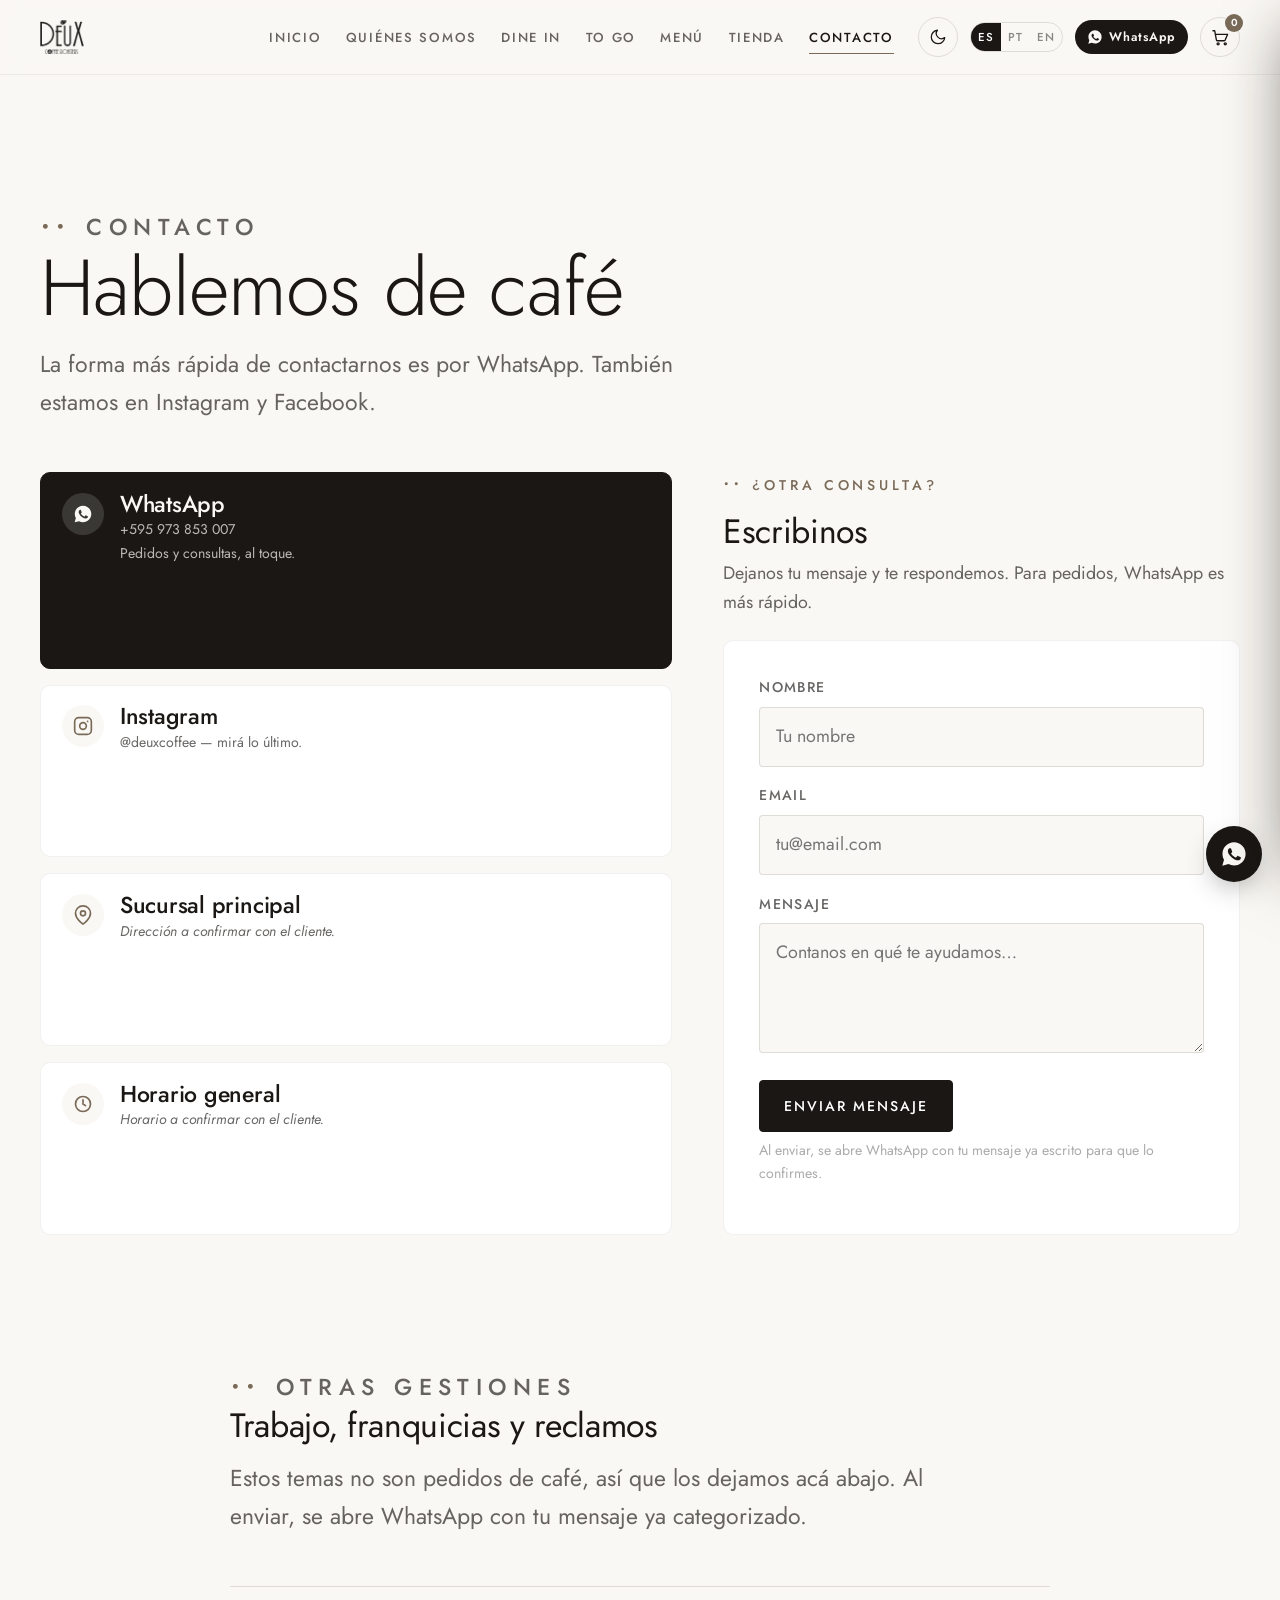
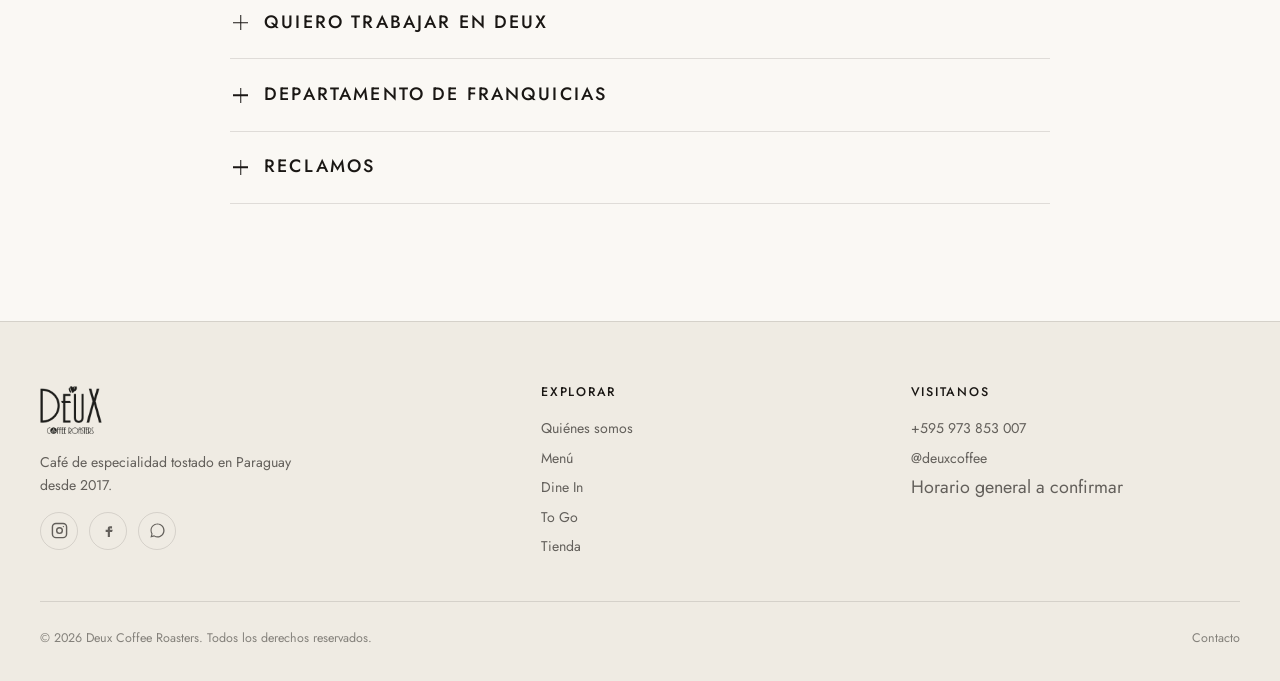
==== contacto.html @ 900fba1c "Landing con video + transición; modo claro/oscuro; rediseño minimalista; carrito con molienda, retir" ====
<!doctype html>
<html lang="es">
<head>
  <meta charset="utf-8">
  <script>try{if(localStorage.getItem('deux-theme')==='dark')document.documentElement.setAttribute('data-theme','dark')}catch(e){}</script>
  <meta name="viewport" content="width=device-width, initial-scale=1">
  <meta name="description" content="Contacto Deux Coffee Roasters: WhatsApp +595 973 853 007, Instagram @deuxcoffee. Escribinos para pedidos y consultas.">
  <title>Contacto — Deux Coffee Roasters</title>
  <link rel="icon" type="image/webp" href="assets/img/logo.webp">
  <link rel="preconnect" href="https://fonts.googleapis.com">
  <link rel="preconnect" href="https://fonts.gstatic.com" crossorigin>
  <link href="https://fonts.googleapis.com/css2?family=Jost:wght@300;400;500;600&display=swap" rel="stylesheet">
  <link rel="stylesheet" href="assets/css/styles.css">
</head>
<body data-title-key="title_contact">

  <header class="site-header">
    <div class="wrap site-header__bar">
      <a class="brand" href="home.html" aria-label="Deux Coffee Roasters — inicio">
        <img src="assets/img/logo.webp" alt="Deux Coffee Roasters" width="120" height="34">
      </a>
      <nav class="nav" id="nav" aria-label="Principal">
        <ul class="nav__list">
          <li><a class="nav__link" href="home.html" data-i18n="nav_home">Inicio</a></li>
          <li><a class="nav__link" href="quienes-somos.html" data-i18n="nav_about">Quiénes somos</a></li>
          <li><a class="nav__link" href="dine-in.html" data-i18n="nav_dinein">Dine In</a></li>
          <li><a class="nav__link" href="to-go.html" data-i18n="nav_togo">To Go</a></li>
          <li><a class="nav__link" href="menu.html" data-i18n="nav_menu">Menú</a></li>
          <li><a class="nav__link" href="tienda.html" data-i18n="nav_store">Tienda</a></li>
          <li><a class="nav__link" href="contacto.html" aria-current="page" data-i18n="nav_contact">Contacto</a></li>
        </ul>
      </nav>
      <div class="header-tools">
        <div class="lang" role="group" aria-label="Idioma / Language">
          <button class="lang__btn" type="button" data-lang="es" aria-pressed="true">ES</button>
          <button class="lang__btn" type="button" data-lang="pt" aria-pressed="false">PT</button>
          <button class="lang__btn" type="button" data-lang="en" aria-pressed="false">EN</button>
        </div>
        <a class="wa-header" href="https://wa.me/595973853007" target="_blank" rel="noopener" aria-label="WhatsApp">
          <svg viewBox="0 0 24 24" fill="currentColor" aria-hidden="true"><path d="M12.04 2C6.58 2 2.13 6.45 2.13 11.91c0 1.75.46 3.45 1.32 4.95L2 22l5.25-1.38c1.45.79 3.08 1.21 4.79 1.21 5.46 0 9.91-4.45 9.91-9.91C21.95 6.45 17.5 2 12.04 2zm5.8 14.03c-.24.68-1.42 1.31-1.95 1.35-.5.05-.98.24-3.3-.69-2.79-1.1-4.55-3.97-4.69-4.16-.14-.19-1.13-1.5-1.13-2.86s.71-2.03.97-2.31c.24-.26.53-.32.71-.32h.5c.16.01.38-.06.59.45.24.58.82 2 .89 2.14.07.14.12.31.02.5-.09.19-.14.31-.28.48-.14.17-.29.38-.42.5-.14.14-.28.29-.12.57.16.28.71 1.17 1.53 1.9 1.05.94 1.94 1.23 2.22 1.37.28.14.44.12.6-.07.16-.19.69-.8.87-1.08.18-.28.36-.23.61-.14.25.09 1.6.75 1.87.89.28.14.46.21.53.32.07.12.07.68-.17 1.35z"/></svg>
          <span data-i18n="wa_label">WhatsApp</span>
        </a>
      </div>
      <button class="nav-toggle" type="button" aria-label="Menú" aria-expanded="false" aria-controls="nav"><span></span></button>
    </div>
  </header>

  <main>
    <section class="section">
      <div class="wrap">
        <div class="section-head reveal" style="max-width:40rem">
          <p class="eyebrow" data-i18n="contact_hero_eyebrow">Contacto</p>
          <h1 class="section-title" style="font-size:var(--h1);font-weight:300" data-i18n="contact_hero_title">Hablemos de café</h1>
          <p data-i18n="contact_hero_p">La forma más rápida de contactarnos es por WhatsApp. También estamos en Instagram y Facebook.</p>
        </div>

        <div class="contact-grid">
          <div class="contact-methods reveal">
            <a class="contact-card contact-card--wa" href="https://wa.me/595973853007" target="_blank" rel="noopener">
              <span class="contact-card__ic"><svg viewBox="0 0 24 24" fill="currentColor" aria-hidden="true"><path d="M12.04 2C6.58 2 2.13 6.45 2.13 11.91c0 1.75.46 3.45 1.32 4.95L2 22l5.25-1.38c1.45.79 3.08 1.21 4.79 1.21 5.46 0 9.91-4.45 9.91-9.91C21.95 6.45 17.5 2 12.04 2zm5.8 14.03c-.24.68-1.42 1.31-1.95 1.35-.5.05-.98.24-3.3-.69-2.79-1.1-4.55-3.97-4.69-4.16-.14-.19-1.13-1.5-1.13-2.86s.71-2.03.97-2.31c.24-.26.53-.32.71-.32h.5c.16.01.38-.06.59.45.24.58.82 2 .89 2.14.07.14.12.31.02.5-.09.19-.14.31-.28.48-.14.17-.29.38-.42.5-.14.14-.28.29-.12.57.16.28.71 1.17 1.53 1.9 1.05.94 1.94 1.23 2.22 1.37.28.14.44.12.6-.07.16-.19.69-.8.87-1.08.18-.28.36-.23.61-.14.25.09 1.6.75 1.87.89.28.14.46.21.53.32.07.12.07.68-.17 1.35z"/></svg></span>
              <div><h3 data-i18n="contact_wa_title">WhatsApp</h3><p data-i18n="contact_wa_value">+595 973 853 007</p><p data-i18n="contact_wa_p">Pedidos y consultas, al toque.</p></div>
            </a>
            <a class="contact-card" href="https://www.instagram.com/deuxcoffee/" target="_blank" rel="noopener">
              <span class="contact-card__ic"><svg viewBox="0 0 24 24" fill="none" stroke="currentColor" stroke-width="2" stroke-linecap="round" stroke-linejoin="round" aria-hidden="true"><rect x="2" y="2" width="20" height="20" rx="5"/><circle cx="12" cy="12" r="4"/><circle cx="17.5" cy="6.5" r="1" fill="currentColor" stroke="none"/></svg></span>
              <div><h3 data-i18n="contact_ig_title">Instagram</h3><p data-i18n="contact_ig_p">@deuxcoffee — mirá lo último.</p></div>
            </a>
            <div class="contact-card">
              <span class="contact-card__ic"><svg viewBox="0 0 24 24" fill="none" stroke="currentColor" stroke-width="2" stroke-linecap="round" stroke-linejoin="round" aria-hidden="true"><path d="M21 10c0 7-9 13-9 13s-9-6-9-13a9 9 0 0 1 18 0z"/><circle cx="12" cy="10" r="3"/></svg></span>
              <div><h3 data-i18n="contact_loc_title">Sucursal principal</h3><p class="desc-pending" data-i18n="contact_loc_p">Dirección a confirmar con el cliente.</p></div>
            </div>
            <div class="contact-card">
              <span class="contact-card__ic"><svg viewBox="0 0 24 24" fill="none" stroke="currentColor" stroke-width="2" stroke-linecap="round" stroke-linejoin="round" aria-hidden="true"><circle cx="12" cy="12" r="9"/><path d="M12 7v5l3 2"/></svg></span>
              <div><h3 data-i18n="contact_hours_title">Horario general</h3><p class="desc-pending" data-i18n="contact_hours_p">Horario a confirmar con el cliente.</p></div>
            </div>
          </div>

          <div class="reveal">
            <p class="eyebrow" data-i18n="contact_form_eyebrow">¿Otra consulta?</p>
            <h2 class="section-title" style="font-size:var(--step-2)" data-i18n="contact_form_title">Escribinos</h2>
            <p style="color:var(--ink-70);margin:.6rem 0 1.4rem" data-i18n="contact_form_p">Dejanos tu mensaje y te respondemos. Para pedidos, WhatsApp es más rápido.</p>
            <form class="form" id="contact-form" novalidate>
              <div class="field">
                <label for="cf-name" data-i18n="form_name">Nombre</label>
                <input id="cf-name" name="name" type="text" required data-i18n-attr="placeholder:form_ph_name" placeholder="Tu nombre" autocomplete="name">
              </div>
              <div class="field">
                <label for="cf-email" data-i18n="form_email">Email</label>
                <input id="cf-email" name="email" type="email" data-i18n-attr="placeholder:form_ph_email" placeholder="tu@email.com" autocomplete="email">
              </div>
              <div class="field">
                <label for="cf-msg" data-i18n="form_msg">Mensaje</label>
                <textarea id="cf-msg" name="message" required data-i18n-attr="placeholder:form_ph_msg" placeholder="Contanos en qué te ayudamos…"></textarea>
              </div>
              <button class="btn" type="submit" data-i18n="form_send">Enviar mensaje</button>
              <p class="form__note" data-i18n="form_note">Al enviar, se abre WhatsApp con tu mensaje ya escrito para que lo confirmes.</p>
            </form>
          </div>
        </div>
      </div>
    </section>

    <!-- Gestiones: trabajo / franquicias / reclamos -->
    <section class="section" style="padding-top:0">
      <div class="wrap wrap--narrow">
        <div class="section-head reveal">
          <p class="eyebrow" data-i18n="gest_eyebrow">Otras gestiones</p>
          <h2 class="section-title" style="font-size:var(--step-2)" data-i18n="gest_title">Trabajo, franquicias y reclamos</h2>
          <p data-i18n="gest_p">Estos temas no son pedidos de café, así que los dejamos acá abajo. Al enviar, se abre WhatsApp con tu mensaje ya categorizado.</p>
        </div>

        <div class="accordion reveal">
          <!-- Trabajo -->
          <div class="acc-item">
            <button class="acc-head" type="button" aria-expanded="false" aria-controls="acc-jobs">
              <span class="acc-plus" aria-hidden="true"></span>
              <span class="acc-title" data-i18n="acc_jobs_title">Quiero trabajar en Deux</span>
            </button>
            <div class="acc-panel" id="acc-jobs" role="region" aria-label="Quiero trabajar en Deux">
              <div class="acc-panel__inner"><div class="acc-panel__body">
                <p data-i18n="acc_jobs_p">Sumate al equipo. Contanos de vos y dejanos tu contacto; si hay una búsqueda abierta que encaje, te escribimos.</p>
                <form class="acc-form gestion-form" novalidate>
                  <div class="field"><label for="jobs-name" data-i18n="form_name">Nombre</label><input id="jobs-name" type="text" required data-i18n-attr="placeholder:form_ph_name" placeholder="Tu nombre" autocomplete="name"></div>
                  <div class="field"><label for="jobs-contact" data-i18n="form_contact">Email o teléfono</label><input id="jobs-contact" type="text" required data-i18n-attr="placeholder:form_ph_contact" placeholder="Cómo te contactamos"></div>
                  <div class="field field--full"><label for="jobs-position" data-i18n="form_position">Puesto de interés</label><input id="jobs-position" type="text" data-i18n-attr="placeholder:form_ph_position" placeholder="Barista, cocina, caja…"></div>
                  <div class="field field--full"><label for="jobs-msg" data-i18n="form_msg">Mensaje</label><textarea id="jobs-msg" required data-i18n-attr="placeholder:form_ph_msg" placeholder="Contanos en qué te ayudamos…"></textarea></div>
                  <button class="btn" type="submit" data-i18n="form_send">Enviar mensaje</button>
                </form>
              </div></div>
            </div>
          </div>

          <!-- Franquicias -->
          <div class="acc-item">
            <button class="acc-head" type="button" aria-expanded="false" aria-controls="acc-fran">
              <span class="acc-plus" aria-hidden="true"></span>
              <span class="acc-title" data-i18n="acc_fran_title">Departamento de franquicias</span>
            </button>
            <div class="acc-panel" id="acc-fran" role="region" aria-label="Departamento de franquicias">
              <div class="acc-panel__inner"><div class="acc-panel__body">
                <p data-i18n="acc_fran_p">¿Querés abrir un Deux en tu ciudad? Escribinos y te contamos cómo es el proceso de franquicia.</p>
                <form class="acc-form gestion-form" novalidate>
                  <div class="field"><label for="fran-name" data-i18n="form_name">Nombre</label><input id="fran-name" type="text" required data-i18n-attr="placeholder:form_ph_name" placeholder="Tu nombre" autocomplete="name"></div>
                  <div class="field"><label for="fran-contact" data-i18n="form_contact">Email o teléfono</label><input id="fran-contact" type="text" required data-i18n-attr="placeholder:form_ph_contact" placeholder="Cómo te contactamos"></div>
                  <div class="field field--full"><label for="fran-city" data-i18n="form_city">Ciudad</label><input id="fran-city" type="text" data-i18n-attr="placeholder:form_ph_city" placeholder="Tu ciudad"></div>
                  <div class="field field--full"><label for="fran-msg" data-i18n="form_msg">Mensaje</label><textarea id="fran-msg" required data-i18n-attr="placeholder:form_ph_msg" placeholder="Contanos en qué te ayudamos…"></textarea></div>
                  <button class="btn" type="submit" data-i18n="form_send">Enviar mensaje</button>
                </form>
              </div></div>
            </div>
          </div>

          <!-- Reclamos -->
          <div class="acc-item">
            <button class="acc-head" type="button" aria-expanded="false" aria-controls="acc-claims">
              <span class="acc-plus" aria-hidden="true"></span>
              <span class="acc-title" data-i18n="acc_claims_title">Reclamos</span>
            </button>
            <div class="acc-panel" id="acc-claims" role="region" aria-label="Reclamos">
              <div class="acc-panel__inner"><div class="acc-panel__body">
                <p data-i18n="acc_claims_p">¿Algo no salió como esperabas? Contanos qué pasó y en qué sucursal, y lo resolvemos.</p>
                <form class="acc-form gestion-form" novalidate>
                  <div class="field"><label for="claims-name" data-i18n="form_name">Nombre</label><input id="claims-name" type="text" required data-i18n-attr="placeholder:form_ph_name" placeholder="Tu nombre" autocomplete="name"></div>
                  <div class="field"><label for="claims-contact" data-i18n="form_contact">Email o teléfono</label><input id="claims-contact" type="text" required data-i18n-attr="placeholder:form_ph_contact" placeholder="Cómo te contactamos"></div>
                  <div class="field field--full"><label for="claims-branch" data-i18n="form_branch">Sucursal</label><input id="claims-branch" type="text" data-i18n-attr="placeholder:form_ph_branch" placeholder="¿En qué sucursal fue?"></div>
                  <div class="field field--full"><label for="claims-msg" data-i18n="form_msg">Mensaje</label><textarea id="claims-msg" required data-i18n-attr="placeholder:form_ph_msg" placeholder="Contanos en qué te ayudamos…"></textarea></div>
                  <button class="btn" type="submit" data-i18n="form_send">Enviar mensaje</button>
                </form>
              </div></div>
            </div>
          </div>
        </div>
      </div>
    </section>
  </main>

  <footer class="site-footer">
    <div class="wrap">
      <div class="footer-top">
        <div class="footer-brand">
          <img src="assets/img/logo.webp" alt="Deux Coffee Roasters" width="140" height="40">
          <p data-i18n="footer_tagline">Café de especialidad tostado en Paraguay desde 2017.</p>
          <div class="footer-social">
            <a href="https://www.instagram.com/deuxcoffee/" target="_blank" rel="noopener" aria-label="Instagram"><svg viewBox="0 0 24 24" fill="none" stroke="currentColor" stroke-width="2" stroke-linecap="round" stroke-linejoin="round" aria-hidden="true"><rect x="2" y="2" width="20" height="20" rx="5"/><circle cx="12" cy="12" r="4"/><circle cx="17.5" cy="6.5" r="1" fill="currentColor" stroke="none"/></svg></a>
            <a href="https://www.facebook.com/DeuxcoffeePY/" target="_blank" rel="noopener" aria-label="Facebook"><svg viewBox="0 0 24 24" fill="currentColor" aria-hidden="true"><path d="M14 9h3V6h-3c-1.7 0-3 1.3-3 3v2H8v3h3v7h3v-7h3l1-3h-4V9c0-.6.4-1 1-1z"/></svg></a>
            <a href="https://wa.me/595973853007" target="_blank" rel="noopener" aria-label="WhatsApp"><svg viewBox="0 0 24 24" fill="currentColor" aria-hidden="true"><path d="M12.04 2C6.58 2 2.13 6.45 2.13 11.91c0 1.75.46 3.45 1.32 4.95L2 22l5.25-1.38c1.45.79 3.08 1.21 4.79 1.21 5.46 0 9.91-4.45 9.91-9.91C21.95 6.45 17.5 2 12.04 2zm0 18.1c-1.53 0-3.03-.41-4.34-1.19l-.31-.18-3.12.82.83-3.04-.2-.32a8.16 8.16 0 0 1-1.25-4.35c0-4.54 3.7-8.23 8.24-8.23 4.54 0 8.23 3.69 8.23 8.23 0 4.54-3.69 8.24-8.23 8.24z"/></svg></a>
          </div>
        </div>
        <nav class="footer-col" aria-label="Explorar">
          <h4 data-i18n="footer_explore">Explorar</h4>
          <a href="quienes-somos.html" data-i18n="nav_about">Quiénes somos</a>
          <a href="menu.html" data-i18n="nav_menu">Menú</a>
          <a href="dine-in.html" data-i18n="nav_dinein">Dine In</a>
          <a href="to-go.html" data-i18n="nav_togo">To Go</a>
          <a href="tienda.html" data-i18n="nav_store">Tienda</a>
        </nav>
        <div class="footer-col">
          <h4 data-i18n="footer_visit">Visitanos</h4>
          <a href="https://wa.me/595973853007" target="_blank" rel="noopener">+595 973 853 007</a>
          <a href="https://www.instagram.com/deuxcoffee/" target="_blank" rel="noopener">@deuxcoffee</a>
          <span data-i18n="footer_hours">Horario general a confirmar</span>
        </div>
      </div>
      <div class="footer-bottom">
        <span>© <span data-year>2026</span> Deux Coffee Roasters. <span data-i18n="footer_rights">Todos los derechos reservados.</span></span>
        <a href="contacto.html" data-i18n="nav_contact">Contacto</a>
      </div>
    </div>
  </footer>

  <a class="wa-float" href="https://wa.me/595973853007" target="_blank" rel="noopener" aria-label="WhatsApp">
    <svg viewBox="0 0 24 24" fill="currentColor" aria-hidden="true"><path d="M12.04 2C6.58 2 2.13 6.45 2.13 11.91c0 1.75.46 3.45 1.32 4.95L2 22l5.25-1.38c1.45.79 3.08 1.21 4.79 1.21 5.46 0 9.91-4.45 9.91-9.91C21.95 6.45 17.5 2 12.04 2zm5.8 14.03c-.24.68-1.42 1.31-1.95 1.35-.5.05-.98.24-3.3-.69-2.79-1.1-4.55-3.97-4.69-4.16-.14-.19-1.13-1.5-1.13-2.86s.71-2.03.97-2.31c.24-.26.53-.32.71-.32h.5c.16.01.38-.06.59.45.24.58.82 2 .89 2.14.07.14.12.31.02.5-.09.19-.14.31-.28.48-.14.17-.29.38-.42.5-.14.14-.28.29-.12.57.16.28.71 1.17 1.53 1.9 1.05.94 1.94 1.23 2.22 1.37.28.14.44.12.6-.07.16-.19.69-.8.87-1.08.18-.28.36-.23.61-.14.25.09 1.6.75 1.87.89.28.14.46.21.53.32.07.12.07.68-.17 1.35z"/></svg>
  </a>

  <script src="assets/js/data.js"></script>
  <script src="assets/js/i18n.js"></script>
  <script src="assets/js/main.js"></script>
</body>
</html>
---- assets/css/styles.css ----
/* =============================================================
   DEUX COFFEE ROASTERS — Design System
   Paleta extraída del logo + fotos reales del cliente.
   Tipografía: Jost (la real del sitio actual, libre en Google Fonts).
   Swappear títulos por "Outside Voice Medium": cambiar --font-heading.
   ============================================================= */

:root {
  /* ---- Color — minimalista (negro / blanco / beige), tema CLARO ---- */
  --ink:       #1A1714;  /* texto casi-negro */
  --espresso:  #241E17;  /* (reservado) */
  --roast:     #6B4A32;  /* marrón sutil (tags) */
  --amber:     #7A6A58;  /* acento discreto (taupe cálido) */
  --amber-deep:#5F5142;  /* hover del acento */
  --wood:      #A08E7A;  /* taupe claro (puntos, detalles) */
  --paper:     #FAF8F4;  /* fondo base (blanco cálido) */
  --paper-2:   #EFEBE3;  /* panel beige suave */
  --mist:      #EFEBE3;
  --white:     #FFFFFF;  /* superficie de cards */

  --ink-70: rgba(26,23,20,.66);
  --ink-55: rgba(26,23,20,.50);
  --ink-40: rgba(26,23,20,.36);
  --line:   rgba(26,23,20,.12);
  --line-2: rgba(26,23,20,.06);

  /* ---- Tipografía ---- */
  --font-heading: 'Jost', system-ui, sans-serif;   /* → Outside Voice Medium (1 línea) */
  --font-body:    'Jost', system-ui, sans-serif;

  --step--1: clamp(0.80rem, 0.77rem + 0.14vw, 0.88rem);
  --step-0:  clamp(1.00rem, 0.96rem + 0.20vw, 1.13rem);
  --step-1:  clamp(1.20rem, 1.12rem + 0.40vw, 1.45rem);
  --step-2:  clamp(1.55rem, 1.35rem + 0.95vw, 2.15rem);
  --h2:      clamp(1.95rem, 1.55rem + 1.95vw, 3.15rem);
  --h1:      clamp(2.60rem, 1.75rem + 4.00vw, 5.40rem);

  /* ---- Espaciado / layout ---- */
  --wrap: 1200px;
  --gutter: clamp(1.15rem, 0.7rem + 2.2vw, 2.75rem);
  --section-y: clamp(4rem, 2.5rem + 6vw, 8rem);
  --radius: 4px;
  --radius-lg: 10px;

  --header-h: 74px;
  --ease: cubic-bezier(.22,.61,.36,1);
}

/* ---- Tema OSCURO ---- */
:root[data-theme="dark"] {
  --ink:       #F3EFE8;
  --espresso:  #0D0C0B;
  --roast:     #b9a892;
  --amber:     #b9a892;
  --amber-deep:#cdbca6;
  --wood:      #b9a892;
  --paper:     #131210;
  --paper-2:   #1D1B17;
  --mist:      #1D1B17;
  --white:     #1B1915;

  --ink-70: rgba(243,239,232,.68);
  --ink-55: rgba(243,239,232,.52);
  --ink-40: rgba(243,239,232,.36);
  --line:   rgba(243,239,232,.15);
  --line-2: rgba(243,239,232,.07);
}
:root[data-theme="dark"] .brand img,
:root[data-theme="dark"] .footer-brand img { filter: invert(1) brightness(1.9); }
html { color-scheme: light; }
:root[data-theme="dark"] { color-scheme: dark; }

/* ============ Reset / base ============ */
*, *::before, *::after { box-sizing: border-box; }
html { -webkit-text-size-adjust: 100%; scroll-behavior: smooth; }
@media (prefers-reduced-motion: reduce) { html { scroll-behavior: auto; } }

body {
  margin: 0;
  font-family: var(--font-body);
  font-size: var(--step-0);
  line-height: 1.65;
  color: var(--ink);
  background: var(--paper);
  -webkit-font-smoothing: antialiased;
  text-rendering: optimizeLegibility;
  overflow-x: hidden;
}

img { max-width: 100%; display: block; }
a { color: inherit; text-decoration: none; }
button { font: inherit; cursor: pointer; }
ul { margin: 0; padding: 0; list-style: none; }

h1, h2, h3, h4 {
  font-family: var(--font-heading);
  font-weight: 400;
  line-height: 1.02;
  margin: 0;
  letter-spacing: -0.01em;
}

/* ============ Utilidades ============ */
.wrap { width: min(100% - var(--gutter) * 2, var(--wrap)); margin-inline: auto; }
.wrap--narrow { --wrap: 820px; }
.section { padding-block: var(--section-y); }
.center { text-align: center; }
.visually-hidden {
  position: absolute; width: 1px; height: 1px; padding: 0; margin: -1px;
  overflow: hidden; clip: rect(0 0 0 0); white-space: nowrap; border: 0;
}
:focus-visible { outline: 2.5px solid var(--amber); outline-offset: 3px; border-radius: 2px; }

/* Firma "deux = dos": eyebrow con dos puntos ---------------- */
.eyebrow {
  display: inline-flex; align-items: center; gap: .7em;
  font-family: var(--font-heading);
  font-size: var(--step--1);
  text-transform: uppercase;
  letter-spacing: .28em;
  color: var(--amber);
  font-weight: 500;
  margin: 0 0 1.1rem;
}
.eyebrow::before {
  content: "··";
  letter-spacing: .12em;
  font-size: 1.5em;
  line-height: 0;
  color: var(--amber);
  transform: translateY(-.12em);
}
.eyebrow--center { justify-content: center; }

.lead { font-size: var(--step-1); color: var(--ink-70); line-height: 1.5; }

/* Botones -------------------------------------------------- */
.btn {
  display: inline-flex; align-items: center; gap: .6em;
  font-family: var(--font-heading);
  text-transform: uppercase; letter-spacing: .14em; font-size: var(--step--1);
  font-weight: 500;
  padding: .95em 1.7em;
  border-radius: var(--radius);
  border: 1.5px solid var(--ink);
  background: var(--ink); color: var(--white);
  transition: background .35s var(--ease), color .35s var(--ease), transform .35s var(--ease), border-color .35s var(--ease);
}
.btn:hover { background: var(--amber); border-color: var(--amber); transform: translateY(-2px); }
.btn--ghost { background: transparent; color: var(--ink); }
.btn--ghost:hover { background: var(--ink); color: var(--white); border-color: var(--ink); }
.btn--light { background: var(--white); color: var(--ink); border-color: var(--white); }
.btn--light:hover { background: var(--amber); color: var(--white); border-color: var(--amber); }

/* ============ Header ============ */
.site-header {
  position: sticky; top: 0; z-index: 100;
  background: color-mix(in srgb, var(--paper) 88%, transparent);
  backdrop-filter: blur(10px);
  border-bottom: 1px solid var(--line-2);
}
.site-header__bar {
  display: flex; align-items: center; gap: 1.5rem;
  height: var(--header-h);
}
.brand { display: inline-flex; align-items: center; flex-shrink: 0; }
.brand img { height: 34px; width: auto; }

.nav { margin-inline-start: auto; }
.nav__list { display: flex; gap: clamp(1rem, 0.4rem + 1.4vw, 2.1rem); align-items: center; }
.nav__link {
  font-family: var(--font-heading);
  text-transform: uppercase; letter-spacing: .13em;
  font-size: .82rem; font-weight: 500; color: var(--ink-70);
  padding: .4em 0; position: relative;
  transition: color .3s var(--ease);
}
.nav__link::after {
  content: ""; position: absolute; left: 0; bottom: -2px; height: 1.5px; width: 0;
  background: var(--amber); transition: width .3s var(--ease);
}
.nav__link:hover, .nav__link[aria-current="page"] { color: var(--ink); }
.nav__link:hover::after, .nav__link[aria-current="page"]::after { width: 100%; }

.header-tools { display: flex; align-items: center; gap: .75rem; flex-shrink: 0; }

/* Selector de idioma */
.lang {
  display: inline-flex; align-items: center;
  border: 1px solid var(--line); border-radius: 999px; overflow: hidden;
}
.lang__btn {
  font-family: var(--font-heading); font-weight: 500;
  font-size: .72rem; letter-spacing: .08em; text-transform: uppercase;
  padding: .42em .62em; background: transparent; color: var(--ink-55);
  border: 0; transition: background .25s, color .25s;
}
.lang__btn[aria-pressed="true"] { background: var(--ink); color: var(--white); }
.lang__btn:hover { color: var(--ink); }
.lang__btn[aria-pressed="true"]:hover { color: var(--white); }

.wa-header {
  display: inline-flex; align-items: center; gap: .5em;
  background: var(--ink); color: var(--paper);
  font-family: var(--font-heading); font-weight: 600; letter-spacing: .06em;
  font-size: .78rem; padding: .55em .95em; border-radius: 999px;
  transition: transform .3s var(--ease), opacity .3s;
}
.wa-header:hover { transform: translateY(-2px); opacity: .85; }
.wa-header svg { width: 16px; height: 16px; }

/* Toggle móvil */
.nav-toggle {
  display: none; width: 42px; height: 42px; border: 1px solid var(--line);
  border-radius: var(--radius); background: transparent; position: relative;
}
.nav-toggle span, .nav-toggle span::before, .nav-toggle span::after {
  content: ""; position: absolute; left: 50%; width: 18px; height: 1.7px;
  background: var(--ink); transform: translateX(-50%); transition: .3s var(--ease);
}
.nav-toggle span { top: 50%; margin-top: -.85px; }
.nav-toggle span::before { top: -6px; }
.nav-toggle span::after { top: 6px; }
.nav-toggle[aria-expanded="true"] span { background: transparent; }
.nav-toggle[aria-expanded="true"] span::before { top: 0; transform: translateX(-50%) rotate(45deg); }
.nav-toggle[aria-expanded="true"] span::after { top: 0; transform: translateX(-50%) rotate(-45deg); }

/* ============ Hero ============ */
.hero {
  position: relative; min-height: min(90vh, 760px);
  display: flex; align-items: flex-end;
  color: var(--white); overflow: hidden;
}
.hero__media { position: absolute; inset: 0; z-index: -2; }
.hero__media img { width: 100%; height: 100%; object-fit: cover; }
.hero::after {
  content: ""; position: absolute; inset: 0; z-index: -1;
  background:
    linear-gradient(180deg, rgba(23,19,15,.22) 0%, rgba(23,19,15,.40) 45%, rgba(23,19,15,.86) 100%),
    linear-gradient(90deg, rgba(23,19,15,.55) 0%, rgba(23,19,15,.18) 45%, transparent 78%);
}
.hero__inner { padding-block: clamp(3rem, 2rem + 6vw, 6.5rem); max-width: 40rem; }
.hero__title {
  font-size: var(--h1); font-weight: 300; line-height: .96;
  text-transform: uppercase; letter-spacing: .01em; margin-bottom: 1rem;
  text-shadow: 0 2px 28px rgba(0,0,0,.4);
}
.hero__title strong { font-weight: 500; }
.hero__sub { font-size: var(--step-1); color: rgba(251,250,248,.95); max-width: 34ch; margin-bottom: 2rem; text-shadow: 0 1px 16px rgba(0,0,0,.45); }
.hero .eyebrow { color: rgba(251,250,248,.92); text-shadow: 0 1px 12px rgba(0,0,0,.5); }
.hero .eyebrow::before { color: var(--wood); text-shadow: none; }
.hero__cta { display: flex; flex-wrap: wrap; gap: .9rem; }
.hero__scroll {
  position: absolute; right: var(--gutter); bottom: 1.4rem; z-index: 1;
  font-family: var(--font-heading); font-size: .68rem; letter-spacing: .25em;
  text-transform: uppercase; color: rgba(251,250,248,.65);
  writing-mode: vertical-rl;
}

/* ============ Franja de datos / stats ============ */
.facts { background: var(--paper-2); color: var(--ink); border-block: 1px solid var(--line); }
.facts__grid {
  display: grid; grid-template-columns: repeat(4, 1fr);
  gap: clamp(1rem, 2vw, 2rem); padding-block: clamp(2.2rem, 4vw, 3.4rem);
}
.fact { text-align: center; }
.fact__num {
  font-family: var(--font-heading); font-weight: 300;
  font-size: clamp(2rem, 1.4rem + 2.4vw, 3.1rem); color: var(--ink); line-height: 1;
}
.fact__num span { color: var(--amber); }
.fact__label {
  display: block; margin-top: .6rem; font-size: var(--step--1);
  text-transform: uppercase; letter-spacing: .16em; color: var(--ink-55);
}
.fact + .fact { border-inline-start: 1px solid var(--line); }

/* ============ Section head ============ */
.section-head { max-width: 46rem; margin-bottom: clamp(2rem, 4vw, 3.4rem); }
.section-head--center { margin-inline: auto; text-align: center; }
.section-title { font-size: var(--h2); font-weight: 400; }
.section-head p { margin: 1rem 0 0; color: var(--ink-70); font-size: var(--step-1); }

/* ============ Split (imagen + texto) ============ */
.split { display: grid; grid-template-columns: 1fr 1fr; gap: clamp(2rem, 5vw, 5rem); align-items: center; }
.split--reverse .split__media { order: 2; }
.split__media { position: relative; }
.split__media img { width: 100%; height: auto; object-fit: cover; border-radius: var(--radius-lg); aspect-ratio: 4/3; max-height: 380px; }
.split__media--tall img { aspect-ratio: 4/5; max-height: 460px; }
.split__body p + p { margin-top: 1.1rem; }
.split__body p { color: var(--ink-70); }

/* ============ Galería (mosaico) ============ */
.mosaic { display: grid; grid-template-columns: repeat(6, 1fr); gap: clamp(.5rem, 1.2vw, 1rem); }
.mosaic figure { margin: 0; position: relative; overflow: hidden; border-radius: var(--radius-lg); }
.mosaic img { width: 100%; height: 100%; object-fit: cover; transition: transform .8s var(--ease); }
.mosaic figure:hover img { transform: scale(1.05); }
.mosaic figcaption {
  position: absolute; inset-inline: 0; bottom: 0; padding: 1.4rem 1rem .9rem;
  font-size: var(--step--1); color: var(--white);
  background: linear-gradient(transparent, rgba(23,19,15,.75));
}
.mosaic .m-a { grid-column: span 3; aspect-ratio: 3/2; }
.mosaic .m-b { grid-column: span 3; aspect-ratio: 3/2; }
.mosaic .m-c { grid-column: span 2; aspect-ratio: 1; }
.mosaic .m-d { grid-column: span 2; aspect-ratio: 1; }
.mosaic .m-e { grid-column: span 2; aspect-ratio: 1; }

/* Galería 2×2 (Quiénes somos) */
.gallery4 { display: grid; grid-template-columns: repeat(2, 1fr); gap: clamp(.6rem, 1.4vw, 1.1rem); }
.gallery4 figure { margin: 0; position: relative; overflow: hidden; border-radius: var(--radius-lg); aspect-ratio: 3/2; }
.gallery4 img { width: 100%; height: 100%; object-fit: cover; transition: transform .8s var(--ease); }
.gallery4 figure:hover img { transform: scale(1.05); }
.gallery4 figcaption {
  position: absolute; inset-inline: 0; bottom: 0; padding: 1.6rem 1.1rem .95rem;
  font-size: var(--step--1); color: var(--white);
  background: linear-gradient(transparent, rgba(23,19,15,.78));
}

/* ============ Menú ============ */
.menu-tabbar {
  position: sticky; top: var(--header-h); z-index: 40;
  background: color-mix(in srgb, var(--paper) 92%, transparent);
  backdrop-filter: blur(8px);
  border-bottom: 1px solid var(--line-2); margin-bottom: clamp(1.6rem, 3vw, 2.6rem);
}
.menu-tabs { display: flex; gap: .4rem; flex-wrap: wrap; padding: .8rem 0; overflow-x: auto; }
.menu-tab {
  font-family: var(--font-heading); text-transform: uppercase; letter-spacing: .1em;
  font-size: .78rem; font-weight: 500; color: var(--ink-55);
  padding: .5em 1em; border-radius: 999px; border: 1px solid transparent;
  background: transparent; transition: .25s var(--ease); white-space: nowrap;
}
.menu-tab:hover { color: var(--ink); border-color: var(--line); }
.menu-tab.is-active { background: var(--ink); color: var(--white); }

.menu-cat { scroll-margin-top: calc(var(--header-h) + 70px); margin-bottom: clamp(2.6rem, 5vw, 4.5rem); }
.menu-cat__head { display: flex; align-items: baseline; gap: 1rem; margin-bottom: 1.6rem; }
.menu-cat__head h2 { font-size: var(--step-2); font-weight: 400; }
.menu-cat__head .count { font-size: var(--step--1); color: var(--ink-40); letter-spacing: .1em; }
.menu-cat__rule { flex: 1; height: 1px; background: var(--line); }

.menu-grid {
  display: grid; gap: clamp(1rem, 2vw, 1.6rem);
  grid-template-columns: repeat(auto-fill, minmax(230px, 1fr));
}
.card {
  background: var(--white); border: 1px solid var(--line-2);
  border-radius: var(--radius-lg); overflow: hidden;
  display: flex; flex-direction: column;
  transition: transform .4s var(--ease), box-shadow .4s var(--ease);
}
.card:hover { transform: translateY(-4px); box-shadow: 0 18px 40px -24px rgba(23,19,15,.45); }
.card__media { aspect-ratio: 1; background: var(--paper-2); position: relative; overflow: hidden; }
.card__media img { width: 100%; height: 100%; object-fit: cover; transition: transform .7s var(--ease); }
.card:hover .card__media img { transform: scale(1.06); }
.card__nophoto {
  position: absolute; inset: 0; display: grid; place-content: center; text-align: center;
  gap: .4rem; color: var(--ink-40); font-size: var(--step--1); letter-spacing: .08em;
  text-transform: uppercase;
}
.card__nophoto span { font-size: 1.6rem; }
.card__body { padding: 1.1rem 1.15rem 1.25rem; display: flex; flex-direction: column; gap: .5rem; flex: 1; }
.card__name { font-family: var(--font-heading); font-size: var(--step-1); font-weight: 500; line-height: 1.1; }
.card__desc { font-size: var(--step--1); color: var(--ink-70); line-height: 1.45; flex: 1; }
.card__foot { display: flex; align-items: center; justify-content: space-between; gap: .5rem; margin-top: .3rem; }
.price { font-family: var(--font-heading); font-weight: 500; font-size: var(--step-0); color: var(--ink); }
.price .cur { color: var(--ink-40); font-size: .85em; margin-inline-end: .15em; }

/* Placeholders visibles de pendientes */
.pending {
  display: inline-block; font-size: .64rem; letter-spacing: .12em; text-transform: uppercase;
  color: var(--amber-deep); background: color-mix(in srgb, var(--amber) 14%, transparent);
  border: 1px dashed color-mix(in srgb, var(--amber) 55%, transparent);
  padding: .18em .5em; border-radius: 3px; font-family: var(--font-heading); font-weight: 500;
}
.desc-pending { color: var(--ink-40); font-style: italic; }

/* Adicionales */
.addons { display: flex; flex-wrap: wrap; gap: .6rem; }
.addon {
  border: 1px solid var(--line); border-radius: 999px; padding: .5em 1.05em;
  font-size: var(--step--1); background: var(--white); color: var(--ink-70);
}

/* ============ Sucursales ============ */
.branch-grid { display: grid; gap: clamp(1.2rem, 2.5vw, 2rem); grid-template-columns: repeat(auto-fill, minmax(280px, 1fr)); }
.branch {
  background: var(--white); border: 1px solid var(--line-2); border-radius: var(--radius-lg);
  overflow: hidden; display: flex; flex-direction: column;
  transition: transform .4s var(--ease), box-shadow .4s var(--ease);
}
.branch:hover { transform: translateY(-4px); box-shadow: 0 18px 40px -26px rgba(23,19,15,.4); }
.branch__media { aspect-ratio: 16/11; background: var(--paper-2); overflow: hidden; }
.branch__media img { width: 100%; height: 100%; object-fit: cover; }
.branch__body { padding: 1.3rem 1.35rem 1.5rem; display: flex; flex-direction: column; gap: .7rem; flex: 1; }
.branch__name { font-family: var(--font-heading); font-size: var(--step-2); font-weight: 500; line-height: 1; }
.branch__tag {
  align-self: flex-start; font-size: .66rem; text-transform: uppercase; letter-spacing: .14em;
  font-family: var(--font-heading); font-weight: 600; padding: .3em .7em; border-radius: 999px;
}
.branch__tag--dinein { background: color-mix(in srgb, var(--roast) 16%, transparent); color: var(--roast); }
.branch__tag--togo { background: color-mix(in srgb, var(--amber) 16%, transparent); color: var(--amber-deep); }
.branch__tag--soon { background: var(--mist); color: var(--ink-55); }
.branch__row { display: flex; gap: .6rem; align-items: flex-start; font-size: var(--step--1); color: var(--ink-70); }
.branch__row svg { width: 16px; height: 16px; flex-shrink: 0; margin-top: .2rem; color: var(--amber); }
.branch__foot { margin-top: auto; padding-top: .6rem; }
.branch__map-embed { border-radius: var(--radius); overflow: hidden; border: 1px solid var(--line-2); }
.branch__map-embed iframe { display: block; width: 100%; height: 160px; border: 0; }
.branch__map {
  display: inline-flex; align-items: center; gap: .4em; font-family: var(--font-heading);
  font-weight: 500; font-size: var(--step--1); text-transform: uppercase; letter-spacing: .1em;
  color: var(--ink); border-bottom: 1.5px solid var(--amber); padding-bottom: 2px;
}
.branch__map:hover { color: var(--amber-deep); }
.branch.is-soon { opacity: .78; }

/* Carrusel de fotos por sucursal */
.carousel { position: relative; width: 100%; height: 100%; }
.carousel__track {
  display: flex; height: 100%; overflow-x: auto;
  scroll-snap-type: x mandatory; scroll-behavior: smooth;
  scrollbar-width: none; -ms-overflow-style: none;
}
.carousel__track::-webkit-scrollbar { display: none; }
.carousel__slide { flex: 0 0 100%; height: 100%; scroll-snap-align: start; }
.carousel__slide img { width: 100%; height: 100%; object-fit: cover; display: block; }
.carousel__btn {
  position: absolute; top: 50%; transform: translateY(-50%);
  width: 34px; height: 34px; border-radius: 50%; border: 0;
  background: rgba(23,19,15,.45); color: #fff; font-size: 1.55rem; line-height: 0;
  display: grid; place-content: center; opacity: 0;
  transition: opacity .25s var(--ease), background .25s var(--ease);
}
.branch:hover .carousel__btn, .carousel:focus-within .carousel__btn { opacity: 1; }
.carousel__btn:hover { background: var(--amber); }
.carousel__btn--prev { left: 8px; }
.carousel__btn--next { right: 8px; }
.carousel__dots {
  position: absolute; bottom: 8px; left: 50%; transform: translateX(-50%);
  display: flex; gap: 5px; padding: 4px 7px; border-radius: 999px;
  background: rgba(23,19,15,.3); z-index: 1;
}
.carousel__dot {
  width: 6px; height: 6px; padding: 0; border: 0; border-radius: 999px;
  background: rgba(255,255,255,.55); cursor: pointer;
  transition: width .25s var(--ease), background .25s var(--ease);
}
.carousel__dot.is-active { width: 16px; background: #fff; }
@media (hover: none) {
  .carousel__btn { opacity: 1; background: rgba(23,19,15,.38); }
}

/* ============ Tienda ============ */
.store-grid { display: grid; gap: clamp(1.2rem, 2.5vw, 2rem); grid-template-columns: repeat(auto-fill, minmax(240px, 1fr)); }
.product { background: var(--white); border: 1px solid var(--line-2); border-radius: var(--radius-lg); overflow: hidden; display: flex; flex-direction: column; transition: transform .4s var(--ease), box-shadow .4s var(--ease); }
.product:hover { transform: translateY(-4px); box-shadow: 0 18px 40px -26px rgba(23,19,15,.4); }
.product__media { aspect-ratio: 4/5; background: var(--paper-2); overflow: hidden; position: relative; }
.product__media img { width: 100%; height: 100%; object-fit: cover; transition: transform .7s var(--ease); }
.product:hover .product__media img { transform: scale(1.05); }
.product__body { padding: 1.1rem 1.2rem 1.35rem; display: flex; flex-direction: column; gap: .55rem; flex: 1; }
.product__name { font-family: var(--font-heading); font-size: var(--step-1); font-weight: 500; }
.product__desc { font-size: var(--step--1); color: var(--ink-70); flex: 1; }

/* ============ Contacto ============ */
.contact-grid { display: grid; grid-template-columns: 1.1fr .9fr; gap: clamp(2rem, 4vw, 4rem); }
.contact-methods { display: grid; gap: 1rem; }
.contact-card {
  display: flex; gap: 1rem; align-items: flex-start;
  background: var(--white); border: 1px solid var(--line-2); border-radius: var(--radius-lg);
  padding: 1.2rem 1.3rem; transition: transform .3s var(--ease), border-color .3s;
}
.contact-card:hover { transform: translateY(-3px); border-color: var(--line); }
.contact-card__ic { width: 42px; height: 42px; flex-shrink: 0; display: grid; place-content: center; border-radius: 50%; background: var(--paper); color: var(--amber); }
.contact-card__ic svg { width: 20px; height: 20px; }
.contact-card h3 { font-family: var(--font-heading); font-size: var(--step-1); font-weight: 500; margin-bottom: .15rem; }
.contact-card p { margin: 0; font-size: var(--step--1); color: var(--ink-70); }
.contact-card--wa { background: var(--ink); border-color: var(--ink); color: var(--paper); }
.contact-card--wa h3 { color: var(--paper); }
.contact-card--wa .contact-card__ic { background: rgba(255,255,255,.14); color: var(--paper); }
.contact-card--wa p { color: rgba(250,248,244,.72); }

.form { background: var(--white); border: 1px solid var(--line-2); border-radius: var(--radius-lg); padding: clamp(1.4rem, 3vw, 2.2rem); }
.field { margin-bottom: 1.1rem; }
.field label { display: block; font-family: var(--font-heading); font-weight: 500; font-size: var(--step--1); text-transform: uppercase; letter-spacing: .1em; margin-bottom: .45rem; color: var(--ink-70); }
.field input, .field textarea {
  width: 100%; font: inherit; font-size: var(--step-0); color: var(--ink);
  padding: .8em .9em; border: 1px solid var(--line); border-radius: var(--radius);
  background: var(--paper); transition: border-color .25s, background .25s;
}
.field input:focus, .field textarea:focus { border-color: var(--amber); background: var(--white); outline: none; }
.field textarea { resize: vertical; min-height: 130px; }
.form__note { font-size: var(--step--1); color: var(--ink-40); margin-top: .4rem; }

/* Acordeón (Trabajo / Franquicias / Reclamos) */
.accordion { border-top: 1px solid var(--line); }
.acc-item { border-bottom: 1px solid var(--line); }
.acc-head {
  width: 100%; display: flex; align-items: center; gap: 1rem;
  padding: 1.3rem .2rem; background: none; border: 0; text-align: left; cursor: pointer;
  font-family: var(--font-heading); text-transform: uppercase; letter-spacing: .12em;
  font-size: var(--step-0); font-weight: 500; color: var(--ink);
  transition: color .25s var(--ease);
}
.acc-head:hover { color: var(--amber-deep); }
.acc-plus { position: relative; width: 15px; height: 15px; flex: 0 0 auto; }
.acc-plus::before, .acc-plus::after {
  content: ""; position: absolute; background: currentColor;
  transition: transform .3s var(--ease), opacity .3s var(--ease);
}
.acc-plus::before { left: 0; top: 50%; width: 100%; height: 1.5px; transform: translateY(-50%); }
.acc-plus::after { top: 0; left: 50%; height: 100%; width: 1.5px; transform: translateX(-50%); }
.acc-head[aria-expanded="true"] .acc-plus::after { transform: translateX(-50%) rotate(90deg); opacity: 0; }
.acc-title { flex: 1; }

.acc-panel {
  overflow: hidden; max-height: 0; visibility: hidden;
  transition: max-height .4s var(--ease), visibility 0s linear .4s;
}
.acc-panel.is-open {
  max-height: 1600px; visibility: visible;
  transition: max-height .45s var(--ease), visibility 0s;
}
.acc-panel__inner { overflow: hidden; }
.acc-panel__body { padding: .2rem .2rem 1.8rem 2rem; }
.acc-panel__body > p { color: var(--ink-70); margin: 0 0 1.2rem; max-width: 52ch; }
.acc-form { display: grid; grid-template-columns: 1fr 1fr; gap: 1rem; }
.acc-form .field { margin: 0; }
.acc-form .field--full { grid-column: 1 / -1; }
.acc-form .btn { grid-column: 1 / -1; justify-self: start; }
@media (max-width: 560px) { .acc-form { grid-template-columns: 1fr; } .acc-panel__body { padding-left: .2rem; } }

/* ============ Franja CTA ============ */
.cta-band { background: var(--paper-2); color: var(--ink); text-align: center; border-block: 1px solid var(--line); }
.cta-band .section-title { color: var(--ink); }
.cta-band p { color: var(--ink-70); max-width: 44ch; margin: 1rem auto 2rem; }
.cta-band .btn-row { display: flex; gap: .9rem; justify-content: center; flex-wrap: wrap; }
/* botones del CTA sobre fondo claro (sobrescribe estilos inline blancos del hero) */
.cta-band .btn--light { background: var(--ink); color: var(--paper); border-color: var(--ink); }
.cta-band .btn--light:hover { opacity: .85; background: var(--ink); border-color: var(--ink); }
.cta-band .btn--ghost { color: var(--ink) !important; border-color: var(--ink) !important; }
.cta-band .btn--ghost:hover { background: var(--ink) !important; color: var(--paper) !important; }

/* ============ Footer ============ */
.site-footer { background: var(--paper-2); color: var(--ink-70); padding-block: clamp(3rem, 5vw, 4.5rem) 2rem; border-top: 1px solid var(--line); }
.footer-top { display: grid; grid-template-columns: 1.4fr 1fr 1fr; gap: 2.5rem; padding-bottom: 2.5rem; border-bottom: 1px solid var(--line); }
.footer-brand img { height: 48px; width: auto; margin-bottom: 1.1rem; }
.footer-brand p { max-width: 34ch; font-size: var(--step--1); }
.footer-col h4 { font-family: var(--font-heading); text-transform: uppercase; letter-spacing: .14em; font-size: .78rem; color: var(--ink); margin-bottom: 1rem; font-weight: 500; }
.footer-col a, .footer-col li { font-size: var(--step--1); padding: .22em 0; display: block; transition: color .25s; }
.footer-col a:hover { color: var(--amber-deep); }
.footer-social { display: flex; gap: .7rem; margin-top: .3rem; }
.footer-social a { width: 38px; height: 38px; border: 1px solid var(--line); border-radius: 50%; display: grid; place-content: center; padding: 0; transition: .3s var(--ease); }
.footer-social a:hover { background: var(--ink); border-color: var(--ink); color: var(--paper); transform: translateY(-2px); }
.footer-social svg { width: 17px; height: 17px; }
.footer-bottom { display: flex; justify-content: space-between; gap: 1rem; flex-wrap: wrap; padding-top: 1.6rem; font-size: .78rem; color: var(--ink-55); }
.footer-bottom a:hover { color: var(--amber-deep); }

/* ============ WhatsApp flotante ============ */
.wa-float {
  position: fixed; right: 18px; bottom: 18px; z-index: 90;
  width: 56px; height: 56px; border-radius: 50%; background: var(--ink); color: var(--paper);
  display: grid; place-content: center; box-shadow: 0 10px 30px -10px rgba(0,0,0,.45);
  transition: transform .3s var(--ease);
}
.wa-float:hover { transform: scale(1.08); }
.wa-float svg { width: 28px; height: 28px; }

/* ============ Reveal on scroll ============ */
.reveal { opacity: 0; transform: translateY(24px); transition: opacity .7s var(--ease), transform .7s var(--ease); }
.reveal.is-in { opacity: 1; transform: none; }
@media (prefers-reduced-motion: reduce) {
  .reveal { opacity: 1 !important; transform: none !important; transition: none; }
  .card, .branch, .product, .btn, .mosaic img, .card__media img { transition: none !important; }
  .acc-panel, .acc-panel__inner, .acc-plus::before, .acc-plus::after { transition: none !important; }
  .carousel__track { scroll-behavior: auto; }
}

/* ============ Carrito ============ */
.cart-btn { position: relative; width: 40px; height: 40px; border: 1px solid var(--line); border-radius: 999px; background: transparent; color: var(--ink); display: grid; place-content: center; transition: background .25s var(--ease), color .25s var(--ease); flex-shrink: 0; }
.cart-btn:hover { background: var(--ink); color: var(--white); }
.cart-btn svg { width: 19px; height: 19px; }
.cart-btn.bump { animation: cartBump .4s var(--ease); }
@keyframes cartBump { 0%,100% { transform: none; } 30% { transform: scale(1.18); } }
.cart-badge { position: absolute; top: -4px; right: -4px; min-width: 18px; height: 18px; padding: 0 4px; border-radius: 999px; background: var(--amber); color: #fff; font-family: var(--font-heading); font-size: .64rem; font-weight: 600; display: grid; place-content: center; }

.product .card__foot { display: flex; align-items: center; justify-content: space-between; gap: .6rem; }
.add-btn { width: 38px; height: 38px; flex-shrink: 0; border: 0; border-radius: 50%; background: var(--ink); color: var(--white); font-size: 1.4rem; line-height: 0; display: grid; place-content: center; transition: background .25s var(--ease), transform .25s var(--ease); }
.add-btn:hover { background: var(--amber); transform: scale(1.08); }
.add-btn.is-added { background: #2e9e5b; }

.cart-overlay { position: fixed; inset: 0; z-index: 200; background: rgba(23,19,15,.5); opacity: 0; transition: opacity .3s var(--ease); }
.cart-overlay.is-open { opacity: 1; }
.cart-drawer { position: fixed; top: 0; right: 0; z-index: 201; width: min(400px, 92vw); height: 100%; background: var(--paper); display: flex; flex-direction: column; transform: translateX(100%); transition: transform .35s var(--ease); box-shadow: -20px 0 60px -30px rgba(23,19,15,.55); }
.cart-drawer.is-open { transform: none; }
.cart-drawer__head { display: flex; align-items: center; justify-content: space-between; padding: 1.25rem var(--gutter); border-bottom: 1px solid var(--line); }
.cart-drawer__title { font-family: var(--font-heading); font-size: var(--step-2); font-weight: 500; }
.cart-close { background: none; border: 0; font-size: 1.9rem; line-height: 1; color: var(--ink-55); width: 36px; height: 36px; }
.cart-close:hover { color: var(--ink); }
.cart-drawer__body { flex: 1; overflow-y: auto; padding: .4rem var(--gutter) 1rem; }
.cart-empty { color: var(--ink-55); text-align: center; padding: 3.5rem 1rem; }
.cart-item { display: flex; gap: .9rem; padding: 1rem 0; border-bottom: 1px solid var(--line-2); }
.cart-item__img { width: 60px; height: 60px; border-radius: var(--radius); object-fit: cover; flex-shrink: 0; background: var(--paper-2); }
.cart-item__info { flex: 1; min-width: 0; }
.cart-item__top { display: flex; justify-content: space-between; gap: .6rem; }
.cart-item__name { font-weight: 500; font-size: var(--step-0); line-height: 1.2; }
.cart-item__remove { background: none; border: 0; color: var(--ink-40); font-size: var(--step--1); text-decoration: underline; padding: 0; flex-shrink: 0; white-space: nowrap; }
.cart-item__remove:hover { color: var(--amber-deep); }
.cart-item__bottom { display: flex; align-items: center; justify-content: space-between; margin-top: .65rem; }
.cart-item__price { font-family: var(--font-heading); font-weight: 500; }
.stepper { display: inline-flex; align-items: center; border: 1px solid var(--line); border-radius: 999px; }
.stepper button { width: 28px; height: 28px; border: 0; background: none; color: var(--ink); font-size: 1.1rem; line-height: 0; }
.stepper button:hover { color: var(--amber-deep); }
.stepper span { min-width: 24px; text-align: center; font-size: var(--step--1); }
.cart-drawer__foot { border-top: 1px solid var(--line); padding: 1.2rem var(--gutter) 1.5rem; background: var(--paper); }
.cart-total { display: flex; justify-content: space-between; align-items: baseline; font-family: var(--font-heading); margin-bottom: 1rem; }
.cart-total span { text-transform: uppercase; letter-spacing: .1em; font-size: var(--step--1); color: var(--ink-55); }
.cart-total strong { font-size: var(--step-2); font-weight: 500; }
.cart-checkout { width: 100%; justify-content: center; background: var(--ink); border-color: var(--ink); color: var(--paper); }
.cart-checkout:hover { opacity: .88; background: var(--ink); border-color: var(--ink); color: var(--paper); transform: none; }
.cart-note { text-align: center; font-size: var(--step--1); color: var(--ink-40); margin: .8rem 0 0; }
@media (prefers-reduced-motion: reduce) { .cart-overlay, .cart-drawer { transition: none; } .cart-btn.bump { animation: none; } }

/* ============ Stickers (nuevo / más vendido) ============ */
.sticker {
  position: absolute; top: 10px; left: 10px; z-index: 2;
  font-family: var(--font-heading); font-weight: 600; text-transform: uppercase;
  letter-spacing: .1em; font-size: .62rem; padding: .38em .72em; border-radius: 999px;
}
.sticker--new { background: var(--ink); color: var(--paper); }
.sticker--best { background: var(--amber); color: #fff; }
:root[data-theme="dark"] .sticker--best { color: #17130F; }
.sticker--inline { position: static; display: inline-block; vertical-align: middle; }

/* Notas de producto en tienda */
.product__meta { font-size: var(--step--1); color: var(--ink-70); flex: 1; }
.product__meta p { margin: .12rem 0; }
.product__meta span { color: var(--ink-40); text-transform: uppercase; letter-spacing: .07em; font-size: .72em; }

/* Cards de sucursal como enlaces */
.branch--link { text-decoration: none; color: inherit; }
.branch__media { position: relative; }
.branch__more { display: inline-block; margin-top: .3rem; font-family: var(--font-heading); font-weight: 500; font-size: var(--step--1); text-transform: uppercase; letter-spacing: .1em; color: var(--amber-deep); transition: color .25s; }
.branch--link:hover .branch__more { color: var(--ink); }
.branch__soon { font-size: var(--step--1); color: var(--ink-55); }

/* ============ Modal (molienda / entrega) ============ */
.modal { position: fixed; inset: 0; z-index: 300; display: grid; place-items: center; padding: 1rem; }
.modal__overlay { position: absolute; inset: 0; background: rgba(23,19,15,.55); opacity: 0; transition: opacity .3s var(--ease); }
.modal.is-open .modal__overlay { opacity: 1; }
.modal__panel { position: relative; z-index: 1; width: min(440px, 96vw); max-height: 92vh; overflow-y: auto; background: var(--paper); border-radius: var(--radius-lg); padding: clamp(1.4rem, 3vw, 2rem); transform: translateY(16px) scale(.98); opacity: 0; transition: transform .3s var(--ease), opacity .3s var(--ease); }
.modal.is-open .modal__panel { transform: none; opacity: 1; }
.modal__close { position: absolute; top: .5rem; right: .7rem; background: none; border: 0; font-size: 1.9rem; line-height: 1; color: var(--ink-55); width: 40px; height: 40px; }
.modal__close:hover { color: var(--ink); }
.modal__eyebrow { font-family: var(--font-heading); text-transform: uppercase; letter-spacing: .14em; font-size: .72rem; color: var(--amber-deep); margin: 0 0 .3rem; }
.modal__title { font-family: var(--font-heading); font-size: var(--step-2); font-weight: 500; margin: 0 0 1.2rem; padding-right: 1.5rem; }
.modal__confirm { width: 100%; justify-content: center; margin-top: 1.2rem; }

.grind-opts, .deliv-opts { display: grid; gap: .5rem; }
.grind-opt, .deliv-opt { text-align: left; border: 1px solid var(--line); background: var(--white); border-radius: var(--radius); padding: .85em 1em; font: inherit; color: var(--ink); cursor: pointer; transition: border-color .2s, background .2s; display: flex; justify-content: space-between; align-items: center; gap: .5rem; }
.grind-opt:hover, .deliv-opt:hover { border-color: var(--ink); }
.grind-opt.is-sel, .deliv-opt.is-sel { border-color: var(--ink); background: var(--paper-2); font-weight: 500; }
.grind-opt.is-sel::after { content: "✓"; color: var(--ink); }
.deliv-opt__tag { font-size: var(--step--1); color: var(--ink-55); font-weight: 400; }
.deliv-opt.is-sel .deliv-opt__tag { color: var(--amber-deep); }
.deliv-map-wrap { margin-top: 1rem; }
.deliv-map-hint { font-size: var(--step--1); color: var(--ink-55); margin: 0 0 .5rem; }
.deliv-map { width: 100%; height: 240px; border-radius: var(--radius); overflow: hidden; border: 1px solid var(--line); }
.deliv-address { width: 100%; margin-top: .6rem; font: inherit; font-size: var(--step-0); padding: .7em .9em; border: 1px solid var(--line); border-radius: var(--radius); background: var(--white); color: var(--ink); }
.deliv-address:focus { border-color: var(--ink); outline: none; }
.cart-item__grind { font-size: var(--step--1); color: var(--ink-55); margin: .2rem 0 0; }

/* ============ Página individual de sucursal ============ */
.branchpage__head { padding-top: clamp(1.5rem,3vw,2.5rem); max-width: 62rem; }
.branchpage__back { font-family: var(--font-heading); font-size: var(--step--1); text-transform: uppercase; letter-spacing: .1em; color: var(--ink-55); display: inline-block; margin-bottom: 1.2rem; }
.branchpage__back:hover { color: var(--ink); }
.branchpage__title { font-size: var(--h1); font-weight: 300; line-height: 1; margin: .3rem 0 .6rem; }
.branchpage__tagline { font-size: var(--step-1); color: var(--ink-70); max-width: 42ch; }
.branchpage__gallery { margin-top: clamp(1.5rem,3vw,2.5rem); }
.branchpage__gallery .carousel { height: auto; aspect-ratio: 16/9; border-radius: var(--radius-lg); overflow: hidden; background: var(--paper-2); }
.branchpage__grid { display: grid; grid-template-columns: 1fr 1fr; gap: clamp(1.5rem,4vw,3rem); margin-top: clamp(2rem,4vw,3.5rem); align-items: start; }
.branchpage__about p:not(.eyebrow) { color: var(--ink-70); font-size: var(--step-1); line-height: 1.6; }
.branchpage__cta { display: flex; flex-wrap: wrap; gap: .8rem; margin-top: 1.6rem; }
.branchpage__map { border-radius: var(--radius-lg); overflow: hidden; border: 1px solid var(--line); aspect-ratio: 4/3; }
.branchpage__map iframe { width: 100%; height: 100%; border: 0; display: block; }
@media (max-width: 820px) { .branchpage__grid { grid-template-columns: 1fr; } .branchpage__gallery .carousel { aspect-ratio: 4/3; } }

/* ============ Toggle de tema (claro/oscuro) ============ */
.theme-btn {
  width: 40px; height: 40px; border: 1px solid var(--line); border-radius: 999px;
  background: transparent; color: var(--ink); display: grid; place-content: center;
  transition: background .25s var(--ease), color .25s var(--ease), border-color .25s; flex-shrink: 0;
}
.theme-btn:hover { background: var(--ink); color: var(--paper); }
.theme-btn svg { width: 18px; height: 18px; }
.theme-btn .icon-sun { display: none; }
.theme-btn .icon-moon { display: block; }
:root[data-theme="dark"] .theme-btn .icon-sun { display: block; }
:root[data-theme="dark"] .theme-btn .icon-moon { display: none; }

/* ============ Landing (video + transición) ============ */
body.landing { overflow: hidden; }
.intro { position: fixed; inset: 0; z-index: 500; background: #FBF9F5; display: grid; place-items: center; transition: opacity 1s var(--ease); }
.intro.is-hidden { opacity: 0; pointer-events: none; }
.intro__logo { width: clamp(170px, 28vw, 320px); height: auto; }

.landing-main { position: relative; height: 100dvh; min-height: 520px; overflow: hidden; }
.landing-video { position: absolute; inset: 0; width: 100%; height: 100%; object-fit: cover; z-index: 1; }
.landing-overlay { position: absolute; inset: 0; z-index: 2; background: linear-gradient(rgba(0,0,0,.28), rgba(0,0,0,.52)); }
.landing-logo { position: absolute; top: 50%; left: 50%; transform: translate(-50%, -54%); z-index: 3; width: clamp(170px, 28vw, 320px); display: block; }
.landing-logo img { width: 100%; height: auto; filter: invert(1) brightness(2); }
.landing-enter {
  position: absolute; top: calc(50% + clamp(92px, 13vw, 155px)); left: 50%; transform: translateX(-50%); z-index: 3;
  font-family: var(--font-heading); text-transform: uppercase; letter-spacing: .3em; font-size: .78rem;
  color: rgba(255,255,255,.85); padding-bottom: 4px; border-bottom: 1px solid rgba(255,255,255,.5);
  transition: color .25s var(--ease), border-color .25s var(--ease);
}
.landing-enter:hover { color: #fff; border-color: #fff; }

.audio-toggle {
  position: absolute; z-index: 4; bottom: 22px; right: 22px; display: inline-flex; align-items: center; gap: .5em;
  background: rgba(0,0,0,.35); color: #fff; border: 1px solid rgba(255,255,255,.35); border-radius: 999px;
  padding: .5em .9em; font-family: var(--font-heading); font-size: .72rem; letter-spacing: .12em; text-transform: uppercase;
  backdrop-filter: blur(4px); transition: background .25s var(--ease);
}
.audio-toggle:hover { background: rgba(0,0,0,.55); }
.audio-toggle svg { width: 16px; height: 16px; }
.audio-toggle .ic-sound { display: none; }
.audio-toggle.is-on .ic-sound { display: block; }
.audio-toggle.is-on .ic-mute { display: none; }

.site-header--landing { position: absolute; top: 0; left: 0; right: 0; background: transparent; backdrop-filter: none; border-bottom: 0; z-index: 20; }
.site-header--landing .site-header__bar { justify-content: space-between; }
.site-header--landing .nav__link--inicio { color: #fff; font-family: var(--font-heading); text-transform: uppercase; letter-spacing: .14em; font-size: .82rem; font-weight: 500; padding: .4em 0; position: relative; }
.site-header--landing .lang { border-color: rgba(255,255,255,.4); }
.site-header--landing .lang__btn { color: rgba(255,255,255,.78); }
.site-header--landing .lang__btn[aria-pressed="true"] { background: #fff; color: #17130F; }
.site-header--landing .theme-btn, .site-header--landing .cart-btn { color: #fff; border-color: rgba(255,255,255,.4); }
.site-header--landing .theme-btn:hover, .site-header--landing .cart-btn:hover { background: #fff; color: #17130F; }
@media (prefers-reduced-motion: reduce) { .intro { transition: opacity .2s; } }

/* ============ Responsive ============ */
@media (max-width: 900px) {
  .facts__grid { grid-template-columns: repeat(2, 1fr); }
  .fact:nth-child(3), .fact:nth-child(4) { border-top: 1px solid rgba(237,236,232,.12); padding-top: 1.4rem; }
  .fact:nth-child(3) { border-inline-start: 0; }
  .split { grid-template-columns: 1fr; gap: 2rem; }
  .split--reverse .split__media { order: 0; }
  .split__media img { aspect-ratio: 16/10; }
  .mosaic { grid-template-columns: repeat(2, 1fr); }
  .mosaic .m-a, .mosaic .m-b, .mosaic .m-c, .mosaic .m-d, .mosaic .m-e { grid-column: span 1; aspect-ratio: 4/3; }
  .contact-grid { grid-template-columns: 1fr; }
  .footer-top { grid-template-columns: 1fr 1fr; gap: 2rem; }
  .footer-brand { grid-column: 1 / -1; }
}

@media (max-width: 780px) {
  .nav-toggle { display: block; order: 3; }
  .nav {
    position: fixed; inset: var(--header-h) 0 auto 0; margin: 0;
    background: var(--paper); border-bottom: 1px solid var(--line);
    transform: translateY(-8px); opacity: 0; pointer-events: none;
    transition: opacity .3s var(--ease), transform .3s var(--ease);
    max-height: calc(100vh - var(--header-h)); overflow-y: auto;
  }
  .nav.is-open { opacity: 1; transform: none; pointer-events: auto; }
  .nav__list { flex-direction: column; align-items: stretch; gap: 0; padding: .6rem var(--gutter) 1.4rem; }
  .nav__link { padding: .95em 0; border-bottom: 1px solid var(--line-2); font-size: 1rem; }
  .nav__link::after { display: none; }
  .header-tools { margin-inline-start: auto; }
  .wa-header span { display: none; }
  .wa-header { padding: .55em; }
}

@media (max-width: 480px) {
  .footer-top { grid-template-columns: 1fr; }
  .hero { min-height: 82vh; }
  .lang__btn { padding: .42em .5em; }
}
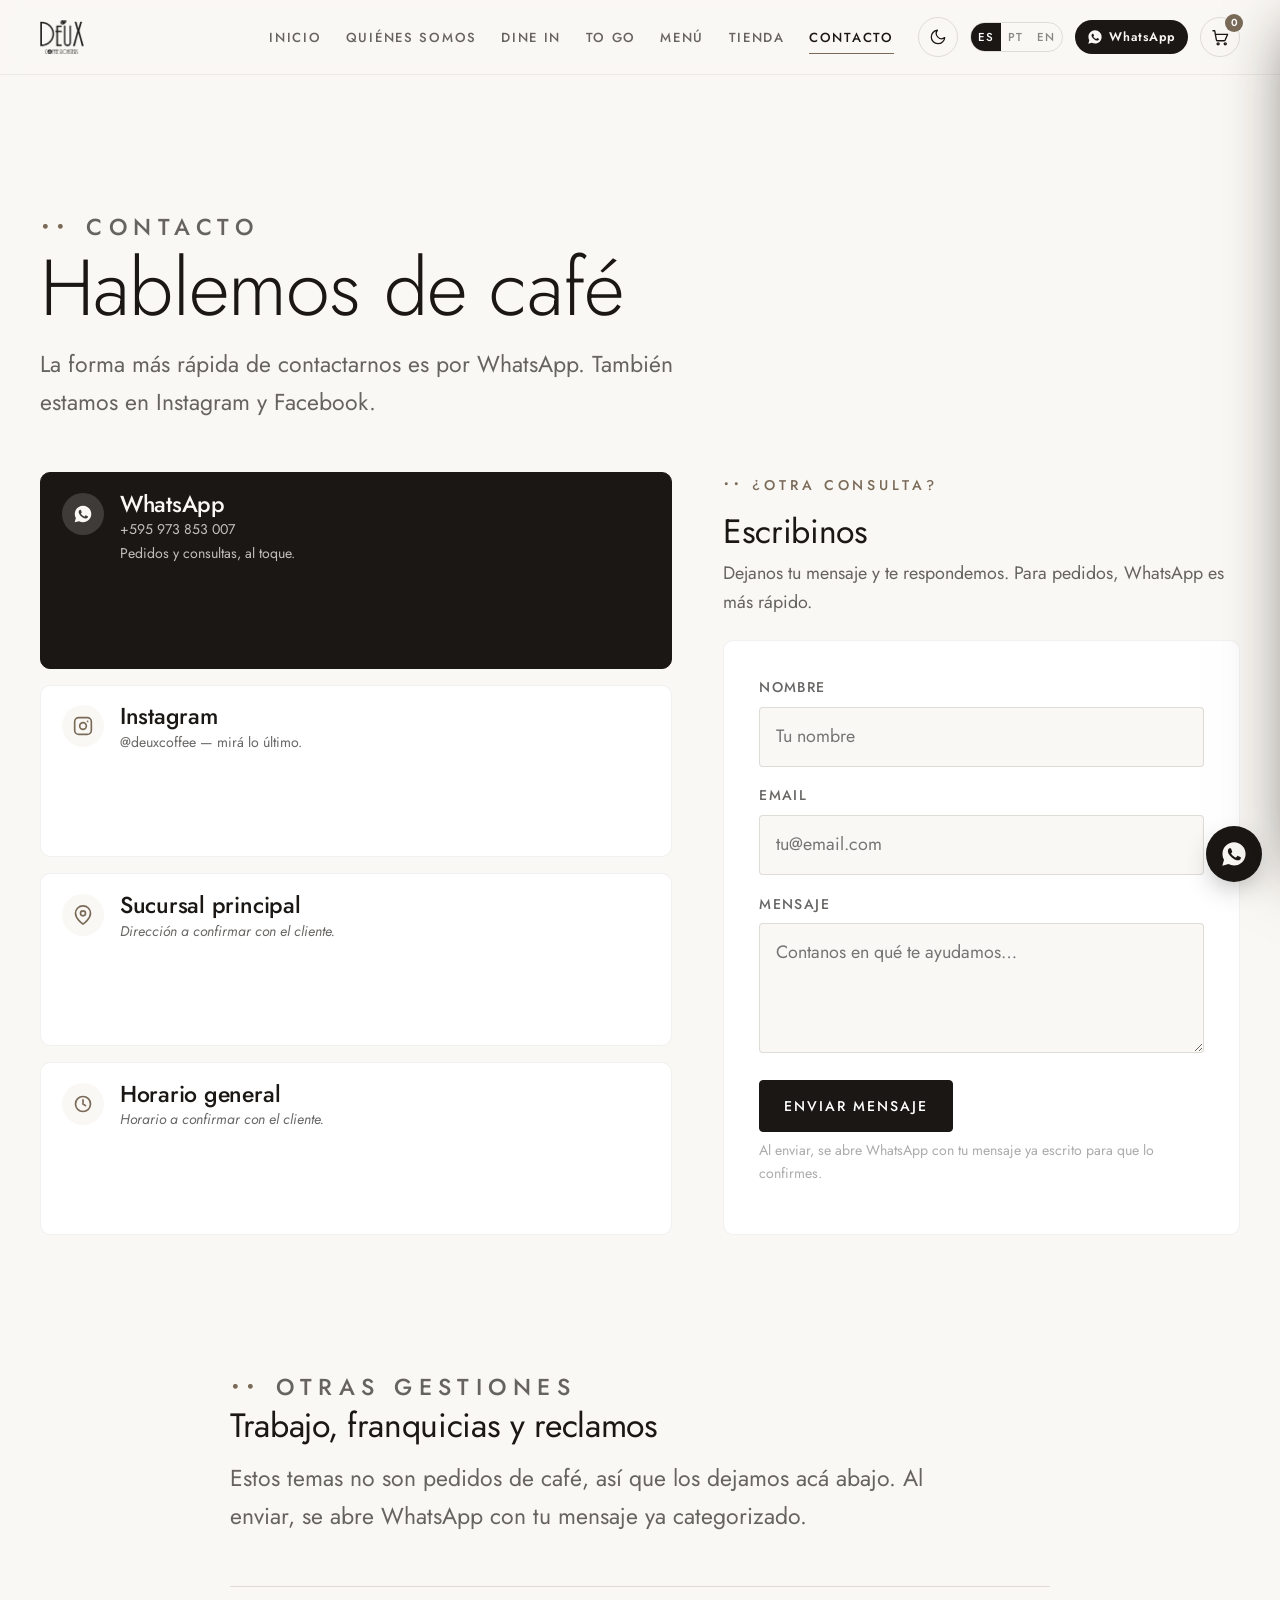
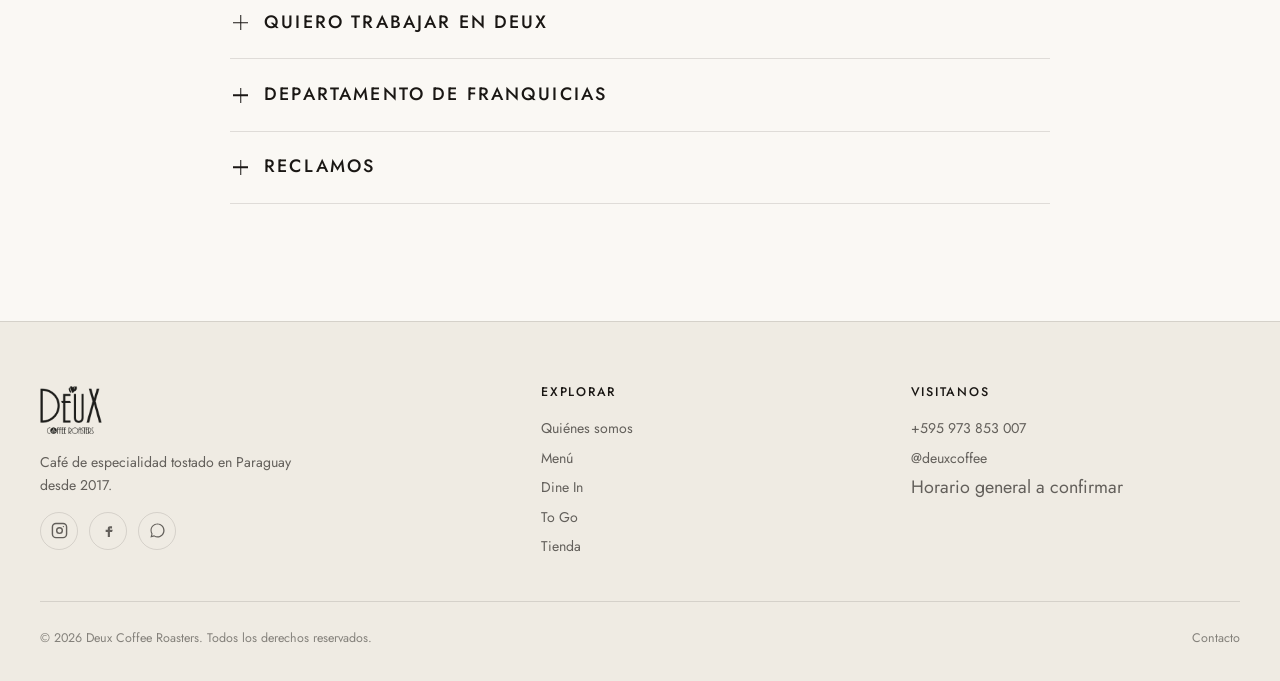
==== commit 133b1ece: "Correcciones: galería de sucursal (tamaño+flechas), carrito más compacto, título Quiénes somos ancho" ====
--- a/contacto.html
+++ b/contacto.html
@@ -16,7 +16,7 @@
 
   <header class="site-header">
     <div class="wrap site-header__bar">
-      <a class="brand" href="home.html" aria-label="Deux Coffee Roasters — inicio">
+      <a class="brand" href="index.html" aria-label="Deux Coffee Roasters — inicio">
         <img src="assets/img/logo.webp" alt="Deux Coffee Roasters" width="120" height="34">
       </a>
       <nav class="nav" id="nav" aria-label="Principal">
--- a/assets/css/styles.css
+++ b/assets/css/styles.css
@@ -229,8 +229,12 @@
 .hero {
   position: relative; min-height: min(90vh, 760px);
   display: flex; align-items: flex-end;
-  color: var(--white); overflow: hidden;
-}
+  color: #fff; overflow: hidden;
+}
+.hero__title { color: #fff; }
+/* botones del hero fijos (siempre sobre imagen oscura) */
+.hero .btn--light { background: #fff; color: #17130F; border-color: #fff; }
+.hero .btn--light:hover { background: var(--amber); color: #fff; border-color: var(--amber); }
 .hero__media { position: absolute; inset: 0; z-index: -2; }
 .hero__media img { width: 100%; height: 100%; object-fit: cover; }
 .hero::after {
@@ -432,7 +436,7 @@
   display: grid; place-content: center; opacity: 0;
   transition: opacity .25s var(--ease), background .25s var(--ease);
 }
-.branch:hover .carousel__btn, .carousel:focus-within .carousel__btn { opacity: 1; }
+.branch:hover .carousel__btn, .carousel:hover .carousel__btn, .carousel:focus-within .carousel__btn { opacity: 1; }
 .carousel__btn:hover { background: var(--amber); }
 .carousel__btn--prev { left: 8px; }
 .carousel__btn--next { right: 8px; }
@@ -477,8 +481,8 @@
 .contact-card p { margin: 0; font-size: var(--step--1); color: var(--ink-70); }
 .contact-card--wa { background: var(--ink); border-color: var(--ink); color: var(--paper); }
 .contact-card--wa h3 { color: var(--paper); }
-.contact-card--wa .contact-card__ic { background: rgba(255,255,255,.14); color: var(--paper); }
-.contact-card--wa p { color: rgba(250,248,244,.72); }
+.contact-card--wa .contact-card__ic { background: color-mix(in srgb, var(--paper) 16%, transparent); color: var(--paper); }
+.contact-card--wa p { color: color-mix(in srgb, var(--paper) 75%, transparent); }
 
 .form { background: var(--white); border: 1px solid var(--line-2); border-radius: var(--radius-lg); padding: clamp(1.4rem, 3vw, 2.2rem); }
 .field { margin-bottom: 1.1rem; }
@@ -615,8 +619,9 @@
 .cart-drawer__foot { border-top: 1px solid var(--line); padding: 1.2rem var(--gutter) 1.5rem; background: var(--paper); }
 .cart-total { display: flex; justify-content: space-between; align-items: baseline; font-family: var(--font-heading); margin-bottom: 1rem; }
 .cart-total span { text-transform: uppercase; letter-spacing: .1em; font-size: var(--step--1); color: var(--ink-55); }
-.cart-total strong { font-size: var(--step-2); font-weight: 500; }
-.cart-checkout { width: 100%; justify-content: center; background: var(--ink); border-color: var(--ink); color: var(--paper); }
+.cart-total strong { font-size: var(--step-1); font-weight: 500; }
+.cart-checkout { width: 100%; justify-content: center; background: var(--ink); border-color: var(--ink); color: var(--paper); padding: .8em 1.2em; font-size: .72rem; letter-spacing: .1em; }
+.cart-checkout svg { width: 15px; height: 15px; }
 .cart-checkout:hover { opacity: .88; background: var(--ink); border-color: var(--ink); color: var(--paper); transform: none; }
 .cart-note { text-align: center; font-size: var(--step--1); color: var(--ink-40); margin: .8rem 0 0; }
 @media (prefers-reduced-motion: reduce) { .cart-overlay, .cart-drawer { transition: none; } .cart-btn.bump { animation: none; } }
@@ -677,7 +682,9 @@
 .branchpage__title { font-size: var(--h1); font-weight: 300; line-height: 1; margin: .3rem 0 .6rem; }
 .branchpage__tagline { font-size: var(--step-1); color: var(--ink-70); max-width: 42ch; }
 .branchpage__gallery { margin-top: clamp(1.5rem,3vw,2.5rem); }
-.branchpage__gallery .carousel { height: auto; aspect-ratio: 16/9; border-radius: var(--radius-lg); overflow: hidden; background: var(--paper-2); }
+.branchpage__gallery .carousel { height: clamp(280px, 52vh, 520px); border-radius: var(--radius-lg); overflow: hidden; background: var(--paper-2); }
+.branchpage__gallery .carousel__btn { opacity: 1; width: 40px; height: 40px; font-size: 1.7rem; background: rgba(23,19,15,.5); }
+.branchpage__gallery .carousel__btn:hover { background: var(--ink); }
 .branchpage__grid { display: grid; grid-template-columns: 1fr 1fr; gap: clamp(1.5rem,4vw,3rem); margin-top: clamp(2rem,4vw,3.5rem); align-items: start; }
 .branchpage__about p:not(.eyebrow) { color: var(--ink-70); font-size: var(--step-1); line-height: 1.6; }
 .branchpage__cta { display: flex; flex-wrap: wrap; gap: .8rem; margin-top: 1.6rem; }
@@ -731,7 +738,14 @@
 
 .site-header--landing { position: absolute; top: 0; left: 0; right: 0; background: transparent; backdrop-filter: none; border-bottom: 0; z-index: 20; }
 .site-header--landing .site-header__bar { justify-content: space-between; }
-.site-header--landing .nav__link--inicio { color: #fff; font-family: var(--font-heading); text-transform: uppercase; letter-spacing: .14em; font-size: .82rem; font-weight: 500; padding: .4em 0; position: relative; }
+.site-header--landing .nav { margin-inline-start: 0; }
+.site-header--landing .nav__link { color: rgba(255,255,255,.82); }
+.site-header--landing .nav__link:hover, .site-header--landing .nav__link[aria-current="page"] { color: #fff; }
+.site-header--landing .nav__link::after { background: #fff; }
+.site-header--landing .nav-toggle { border-color: rgba(255,255,255,.4); }
+.site-header--landing .nav-toggle span,
+.site-header--landing .nav-toggle span::before,
+.site-header--landing .nav-toggle span::after { background: #fff; }
 .site-header--landing .lang { border-color: rgba(255,255,255,.4); }
 .site-header--landing .lang__btn { color: rgba(255,255,255,.78); }
 .site-header--landing .lang__btn[aria-pressed="true"] { background: #fff; color: #17130F; }
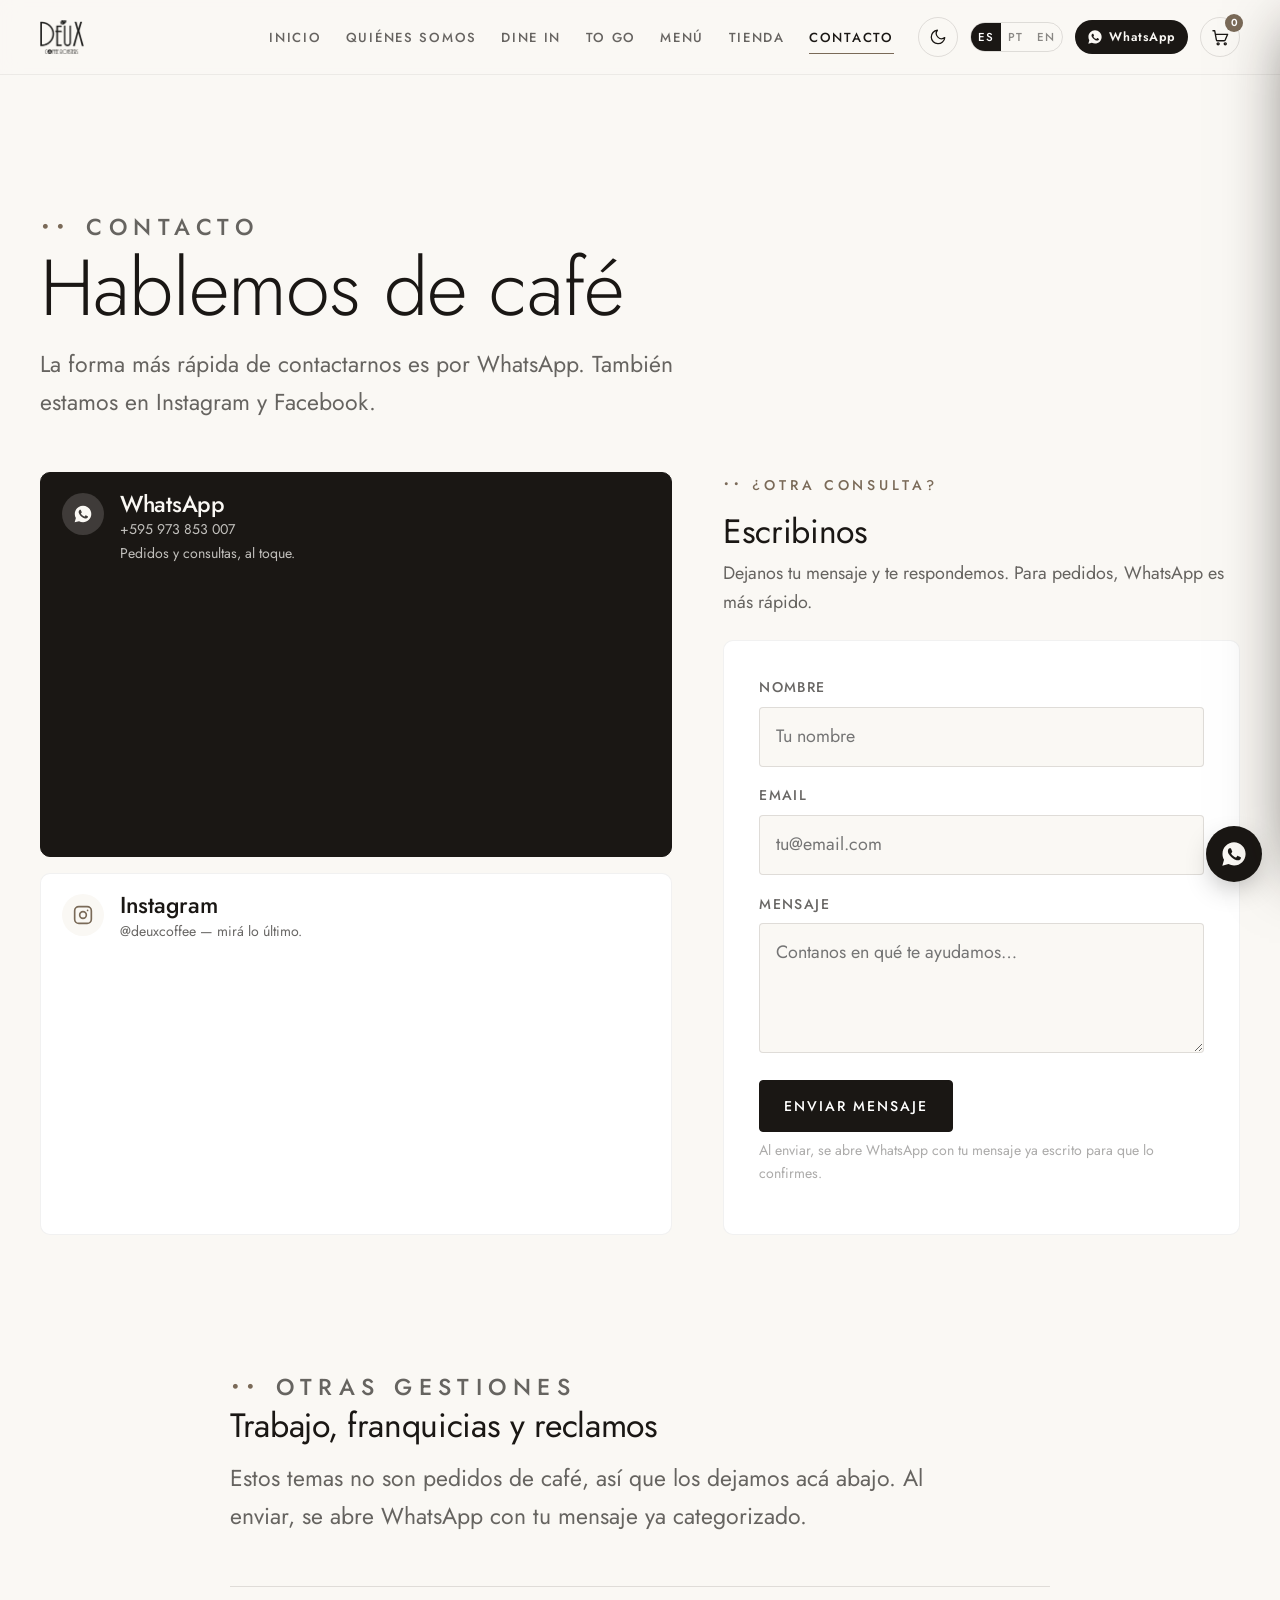
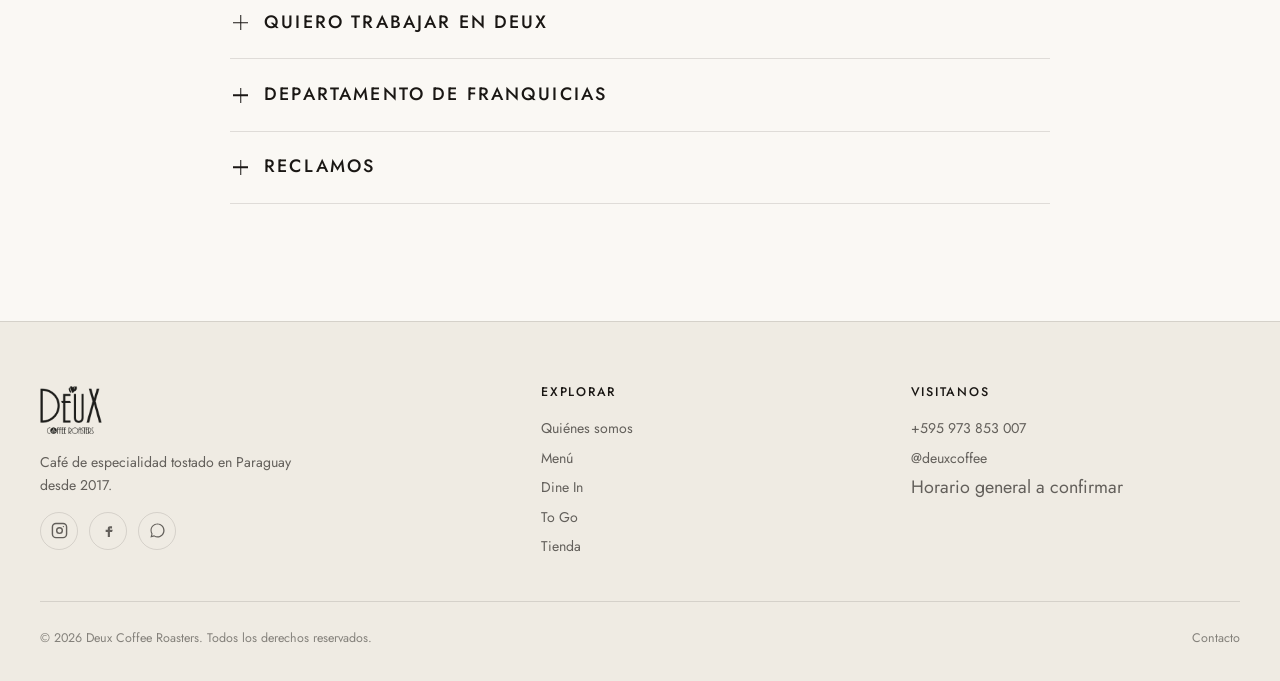
==== commit f9ca83ec: "Menu Dine In/To Go (foto en taza vs vaso); carrito: descuento cafe 2u=10%/3+u=15%, boton vaciar carr" ====
--- a/contacto.html
+++ b/contacto.html
@@ -64,14 +64,6 @@
               <span class="contact-card__ic"><svg viewBox="0 0 24 24" fill="none" stroke="currentColor" stroke-width="2" stroke-linecap="round" stroke-linejoin="round" aria-hidden="true"><rect x="2" y="2" width="20" height="20" rx="5"/><circle cx="12" cy="12" r="4"/><circle cx="17.5" cy="6.5" r="1" fill="currentColor" stroke="none"/></svg></span>
               <div><h3 data-i18n="contact_ig_title">Instagram</h3><p data-i18n="contact_ig_p">@deuxcoffee — mirá lo último.</p></div>
             </a>
-            <div class="contact-card">
-              <span class="contact-card__ic"><svg viewBox="0 0 24 24" fill="none" stroke="currentColor" stroke-width="2" stroke-linecap="round" stroke-linejoin="round" aria-hidden="true"><path d="M21 10c0 7-9 13-9 13s-9-6-9-13a9 9 0 0 1 18 0z"/><circle cx="12" cy="10" r="3"/></svg></span>
-              <div><h3 data-i18n="contact_loc_title">Sucursal principal</h3><p class="desc-pending" data-i18n="contact_loc_p">Dirección a confirmar con el cliente.</p></div>
-            </div>
-            <div class="contact-card">
-              <span class="contact-card__ic"><svg viewBox="0 0 24 24" fill="none" stroke="currentColor" stroke-width="2" stroke-linecap="round" stroke-linejoin="round" aria-hidden="true"><circle cx="12" cy="12" r="9"/><path d="M12 7v5l3 2"/></svg></span>
-              <div><h3 data-i18n="contact_hours_title">Horario general</h3><p class="desc-pending" data-i18n="contact_hours_p">Horario a confirmar con el cliente.</p></div>
-            </div>
           </div>
 
           <div class="reveal">
--- a/assets/css/styles.css
+++ b/assets/css/styles.css
@@ -317,7 +317,7 @@
 .gallery4 figure:hover img { transform: scale(1.05); }
 .gallery4 figcaption {
   position: absolute; inset-inline: 0; bottom: 0; padding: 1.6rem 1.1rem .95rem;
-  font-size: var(--step--1); color: var(--white);
+  font-size: var(--step--1); color: #fff;
   background: linear-gradient(transparent, rgba(23,19,15,.78));
 }
 
@@ -371,12 +371,17 @@
 .price { font-family: var(--font-heading); font-weight: 500; font-size: var(--step-0); color: var(--ink); }
 .price .cur { color: var(--ink-40); font-size: .85em; margin-inline-end: .15em; }
 
-/* Placeholders visibles de pendientes */
+/* "Consultar por WhatsApp" — precio a confirmar */
 .pending {
-  display: inline-block; font-size: .64rem; letter-spacing: .12em; text-transform: uppercase;
-  color: var(--amber-deep); background: color-mix(in srgb, var(--amber) 14%, transparent);
-  border: 1px dashed color-mix(in srgb, var(--amber) 55%, transparent);
-  padding: .18em .5em; border-radius: 3px; font-family: var(--font-heading); font-weight: 500;
+  display: inline-flex; align-items: center; gap: .35em;
+  font-family: var(--font-heading); font-weight: 500; font-size: var(--step--1);
+  letter-spacing: .01em; color: var(--amber-deep);
+}
+.pending::before {
+  content: ""; width: 12px; height: 12px; flex-shrink: 0;
+  background: currentColor;
+  -webkit-mask: center/contain no-repeat url("data:image/svg+xml,%3Csvg xmlns='http://www.w3.org/2000/svg' viewBox='0 0 24 24'%3E%3Cpath fill='black' d='M12.04 2C6.58 2 2.13 6.45 2.13 11.91c0 1.75.46 3.45 1.32 4.95L2 22l5.25-1.38a9.9 9.9 0 0 0 4.79 1.21c5.46 0 9.91-4.45 9.91-9.91C21.95 6.45 17.5 2 12.04 2z'/%3E%3C/svg%3E");
+          mask: center/contain no-repeat url("data:image/svg+xml,%3Csvg xmlns='http://www.w3.org/2000/svg' viewBox='0 0 24 24'%3E%3Cpath fill='black' d='M12.04 2C6.58 2 2.13 6.45 2.13 11.91c0 1.75.46 3.45 1.32 4.95L2 22l5.25-1.38a9.9 9.9 0 0 0 4.79 1.21c5.46 0 9.91-4.45 9.91-9.91C21.95 6.45 17.5 2 12.04 2z'/%3E%3C/svg%3E");
 }
 .desc-pending { color: var(--ink-40); font-style: italic; }
 
@@ -791,3 +796,36 @@
   .hero { min-height: 82vh; }
   .lang__btn { padding: .42em .5em; }
 }
+
+/* ===== Correcciones mobile (no afectan desktop) ===== */
+@media (max-width: 780px) {
+  /* Landing: links del desplegable legibles sobre fondo claro */
+  .site-header--landing .nav { background: var(--paper); }
+  .site-header--landing .nav__link,
+  .site-header--landing .nav__link:hover,
+  .site-header--landing .nav__link[aria-current="page"] { color: var(--ink); }
+  /* Menú: la barra de categorías no queda fija al scrollear */
+  .menu-tabbar { position: static; top: auto; }
+}
+@media (max-width: 560px) {
+  /* Menú: productos más chicos, varios por fila */
+  .menu-grid { grid-template-columns: repeat(2, 1fr); gap: .6rem; }
+  .menu-grid .card__body { padding: .55rem .7rem .8rem; }
+  .menu-grid .card__name { font-size: .82rem; line-height: 1.15; }
+  .menu-cat__head h2 { font-size: var(--step-1); }
+  /* Galería "El obrador": captions más compactos */
+  .gallery4 figcaption { padding: .85rem .7rem .55rem; font-size: .68rem; line-height: 1.25; }
+}
+
+/* ===== Vaciar carrito + descuento café ===== */
+.cart-disc { display: flex; justify-content: space-between; font-size: var(--step--1); color: var(--amber-deep); margin-bottom: .5rem; }
+.cart-clear { display: block; width: 100%; margin-top: .7rem; background: none; border: 0; color: var(--ink-55); font-family: var(--font-heading); text-transform: uppercase; letter-spacing: .1em; font-size: .72rem; text-decoration: underline; text-underline-offset: 3px; cursor: pointer; }
+.cart-clear:hover { color: var(--amber-deep); }
+
+/* ===== Toggle servido Dine In / To Go (menú) ===== */
+.menu-serving { display: flex; align-items: center; gap: .9rem; flex-wrap: wrap; margin-top: 1.4rem; }
+.serving__label { font-family: var(--font-heading); text-transform: uppercase; letter-spacing: .12em; font-size: .72rem; color: var(--ink-55); }
+.serving__toggle { display: inline-flex; border: 1px solid var(--line); border-radius: 999px; padding: 3px; }
+.serving__btn { font-family: var(--font-heading); text-transform: uppercase; letter-spacing: .1em; font-size: .74rem; font-weight: 500; padding: .5em 1.1em; border: 0; background: transparent; color: var(--ink-55); border-radius: 999px; cursor: pointer; transition: background .25s var(--ease), color .25s var(--ease); }
+.serving__btn.is-active { background: var(--ink); color: var(--paper); }
+.serving__btn:hover:not(.is-active) { color: var(--ink); }
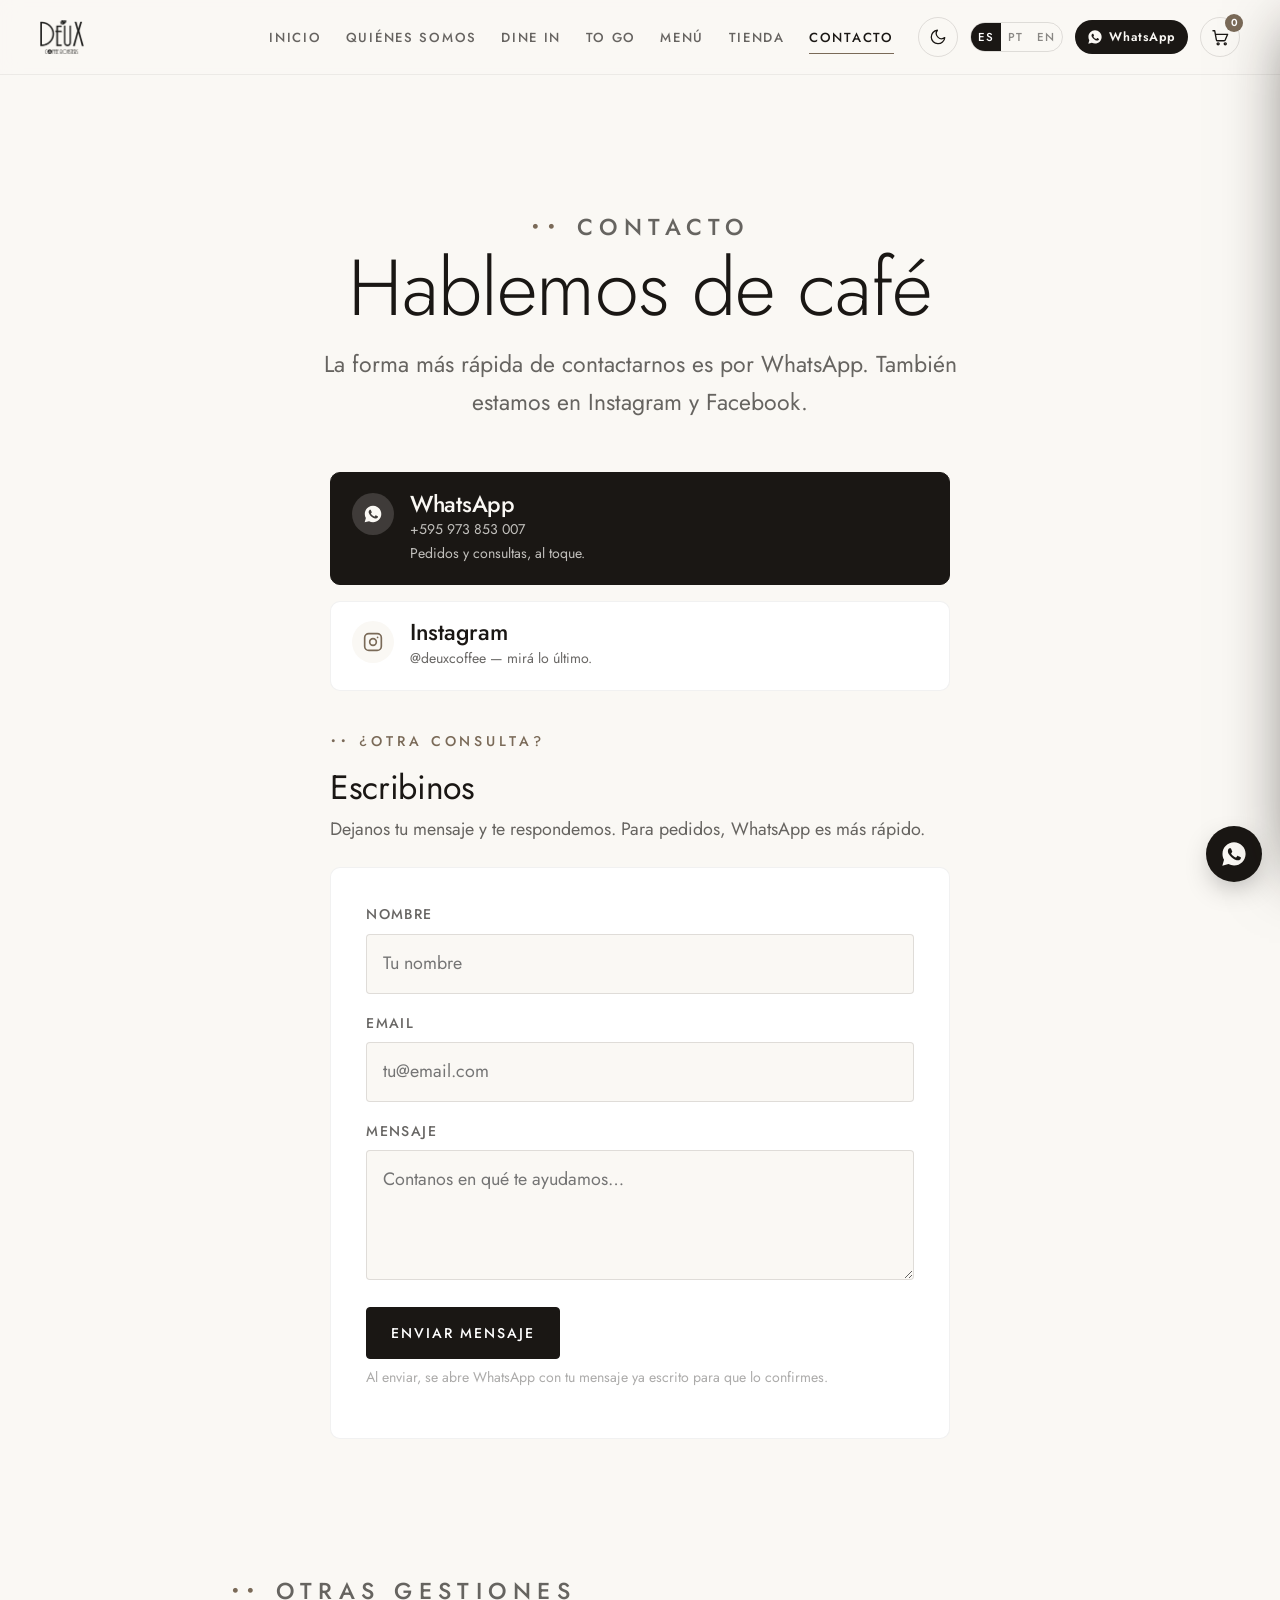
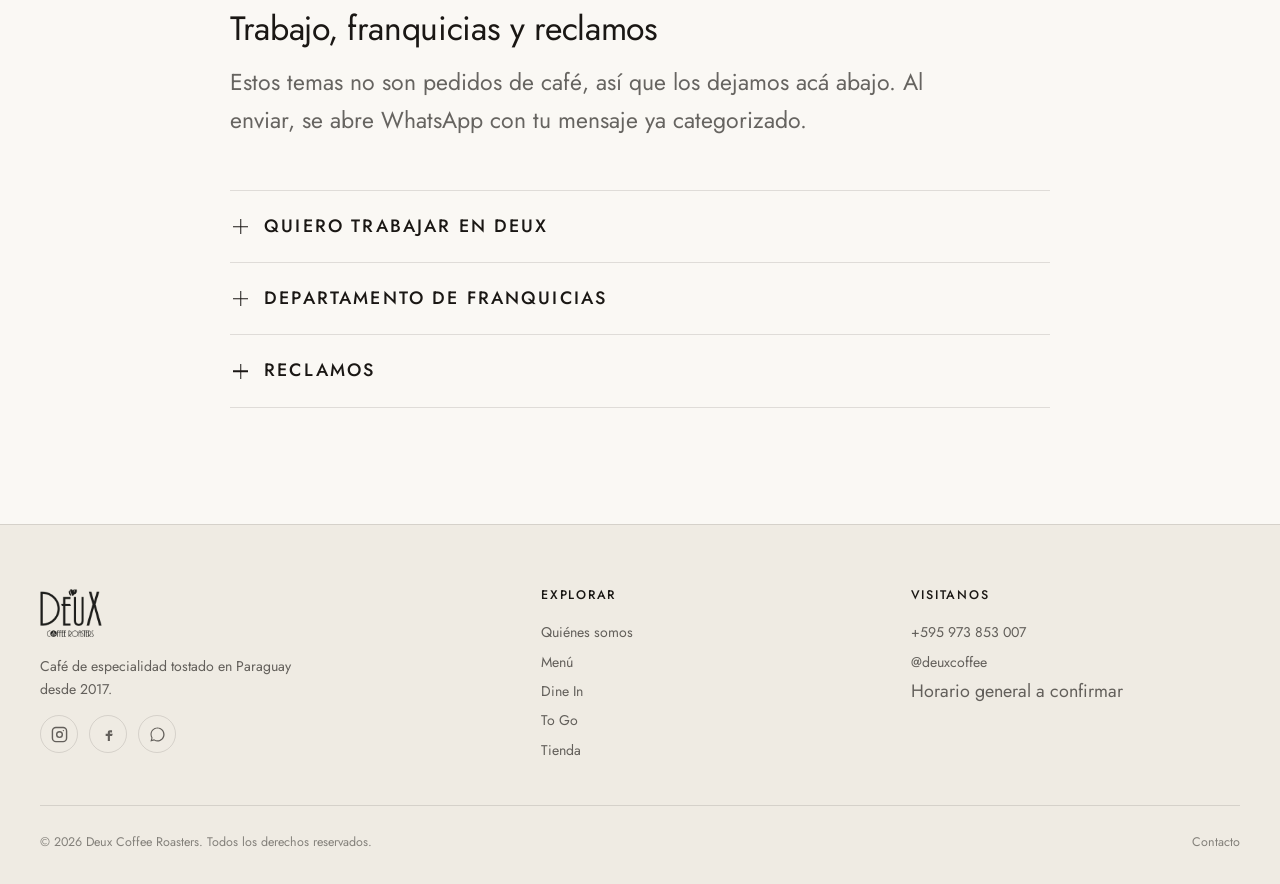
==== commit 1f1e282e: "Home: bolsa en tarjeta redondeada (bolsa entera centrada), texto Dine In/To Go alineado bajo la imag" ====
--- a/contacto.html
+++ b/contacto.html
@@ -48,7 +48,7 @@
   <main>
     <section class="section">
       <div class="wrap">
-        <div class="section-head reveal" style="max-width:40rem">
+        <div class="section-head reveal" style="max-width:40rem;margin-inline:auto;text-align:center">
           <p class="eyebrow" data-i18n="contact_hero_eyebrow">Contacto</p>
           <h1 class="section-title" style="font-size:var(--h1);font-weight:300" data-i18n="contact_hero_title">Hablemos de café</h1>
           <p data-i18n="contact_hero_p">La forma más rápida de contactarnos es por WhatsApp. También estamos en Instagram y Facebook.</p>
--- a/assets/css/styles.css
+++ b/assets/css/styles.css
@@ -472,8 +472,8 @@
 .product__desc { font-size: var(--step--1); color: var(--ink-70); flex: 1; }
 
 /* ============ Contacto ============ */
-.contact-grid { display: grid; grid-template-columns: 1.1fr .9fr; gap: clamp(2rem, 4vw, 4rem); }
-.contact-methods { display: grid; gap: 1rem; }
+.contact-grid { display: grid; grid-template-columns: 1fr; gap: clamp(1.6rem, 3vw, 2.4rem); max-width: 620px; margin-inline: auto; }
+.contact-methods { display: grid; gap: 1rem; align-content: start; }
 .contact-card {
   display: flex; gap: 1rem; align-items: flex-start;
   background: var(--white); border: 1px solid var(--line-2); border-radius: var(--radius-lg);
@@ -829,3 +829,28 @@
 .serving__btn { font-family: var(--font-heading); text-transform: uppercase; letter-spacing: .1em; font-size: .74rem; font-weight: 500; padding: .5em 1.1em; border: 0; background: transparent; color: var(--ink-55); border-radius: 999px; cursor: pointer; transition: background .25s var(--ease), color .25s var(--ease); }
 .serving__btn.is-active { background: var(--ink); color: var(--paper); }
 .serving__btn:hover:not(.is-active) { color: var(--ink); }
+
+/* Imagen de producto (bolsa) en split: tarjeta redondeada con la bolsa entera, centrada */
+.split__media--product { background: radial-gradient(135% 125% at 50% 12%, #f6f4f0 0%, #e6e3dc 100%); border-radius: 22px; overflow: hidden; }
+.split__media--product img { object-fit: contain; aspect-ratio: 3/2; max-height: 400px; padding: 1.5rem; border-radius: 0; }
+/* Taza / vaso (Dine In / To Go): cuadrado centrado, con el texto alineado debajo */
+.split__media--cup { max-width: 340px; margin-inline: auto; }
+.split__media--cup img { aspect-ratio: 1/1; object-fit: cover; width: 100%; display: block; background: #f4f2ee; }
+
+/* Nota de descuento en la tienda (arriba) */
+.section-head p.store-promo { display: inline-flex; align-items: center; gap: .5em; margin: 1.1rem 0 0; font-family: var(--font-heading); font-weight: 500; font-size: var(--step--1); letter-spacing: .01em; color: var(--amber-deep); background: color-mix(in srgb, var(--amber) 14%, transparent); border-radius: 999px; padding: .45em 1.05em; max-width: max-content; }
+.store-promo::before { content: ""; width: 13px; height: 13px; flex-shrink: 0; background: currentColor; -webkit-mask: center/contain no-repeat url("data:image/svg+xml,%3Csvg xmlns='http://www.w3.org/2000/svg' viewBox='0 0 24 24'%3E%3Cpath fill='black' d='M20.59 13.41 11 3.83A2 2 0 0 0 9.59 3H4a1 1 0 0 0-1 1v5.59A2 2 0 0 0 3.83 11l9.58 9.59a2 2 0 0 0 2.83 0l4.35-4.35a2 2 0 0 0 0-2.83zM7 9a2 2 0 1 1 0-4 2 2 0 0 1 0 4z'/%3E%3C/svg%3E"); mask: center/contain no-repeat url("data:image/svg+xml,%3Csvg xmlns='http://www.w3.org/2000/svg' viewBox='0 0 24 24'%3E%3Cpath fill='black' d='M20.59 13.41 11 3.83A2 2 0 0 0 9.59 3H4a1 1 0 0 0-1 1v5.59A2 2 0 0 0 3.83 11l9.58 9.59a2 2 0 0 0 2.83 0l4.35-4.35a2 2 0 0 0 0-2.83zM7 9a2 2 0 1 1 0-4 2 2 0 0 1 0 4z'/%3E%3C/svg%3E"); }
+
+/* Carrito: precio (incluye "Consultar por WhatsApp") más chico y separado */
+.cart-item__bottom { gap: .9rem; }
+.cart-item__price { font-size: var(--step--1); text-align: right; line-height: 1.2; max-width: 9em; }
+
+/* Landing: el logo se desvanece a los ~5s */
+.landing-logo { transition: opacity 1s var(--ease); }
+.landing-logo.is-hidden { opacity: 0; pointer-events: none; }
+
+/* Landing "Entrar": oculto en desktop (ya está el menú de arriba); en mobile, abajo del todo */
+.landing-enter { display: none; }
+@media (max-width: 780px) {
+  .landing-enter { display: inline-block; top: auto; bottom: 76px; }
+}
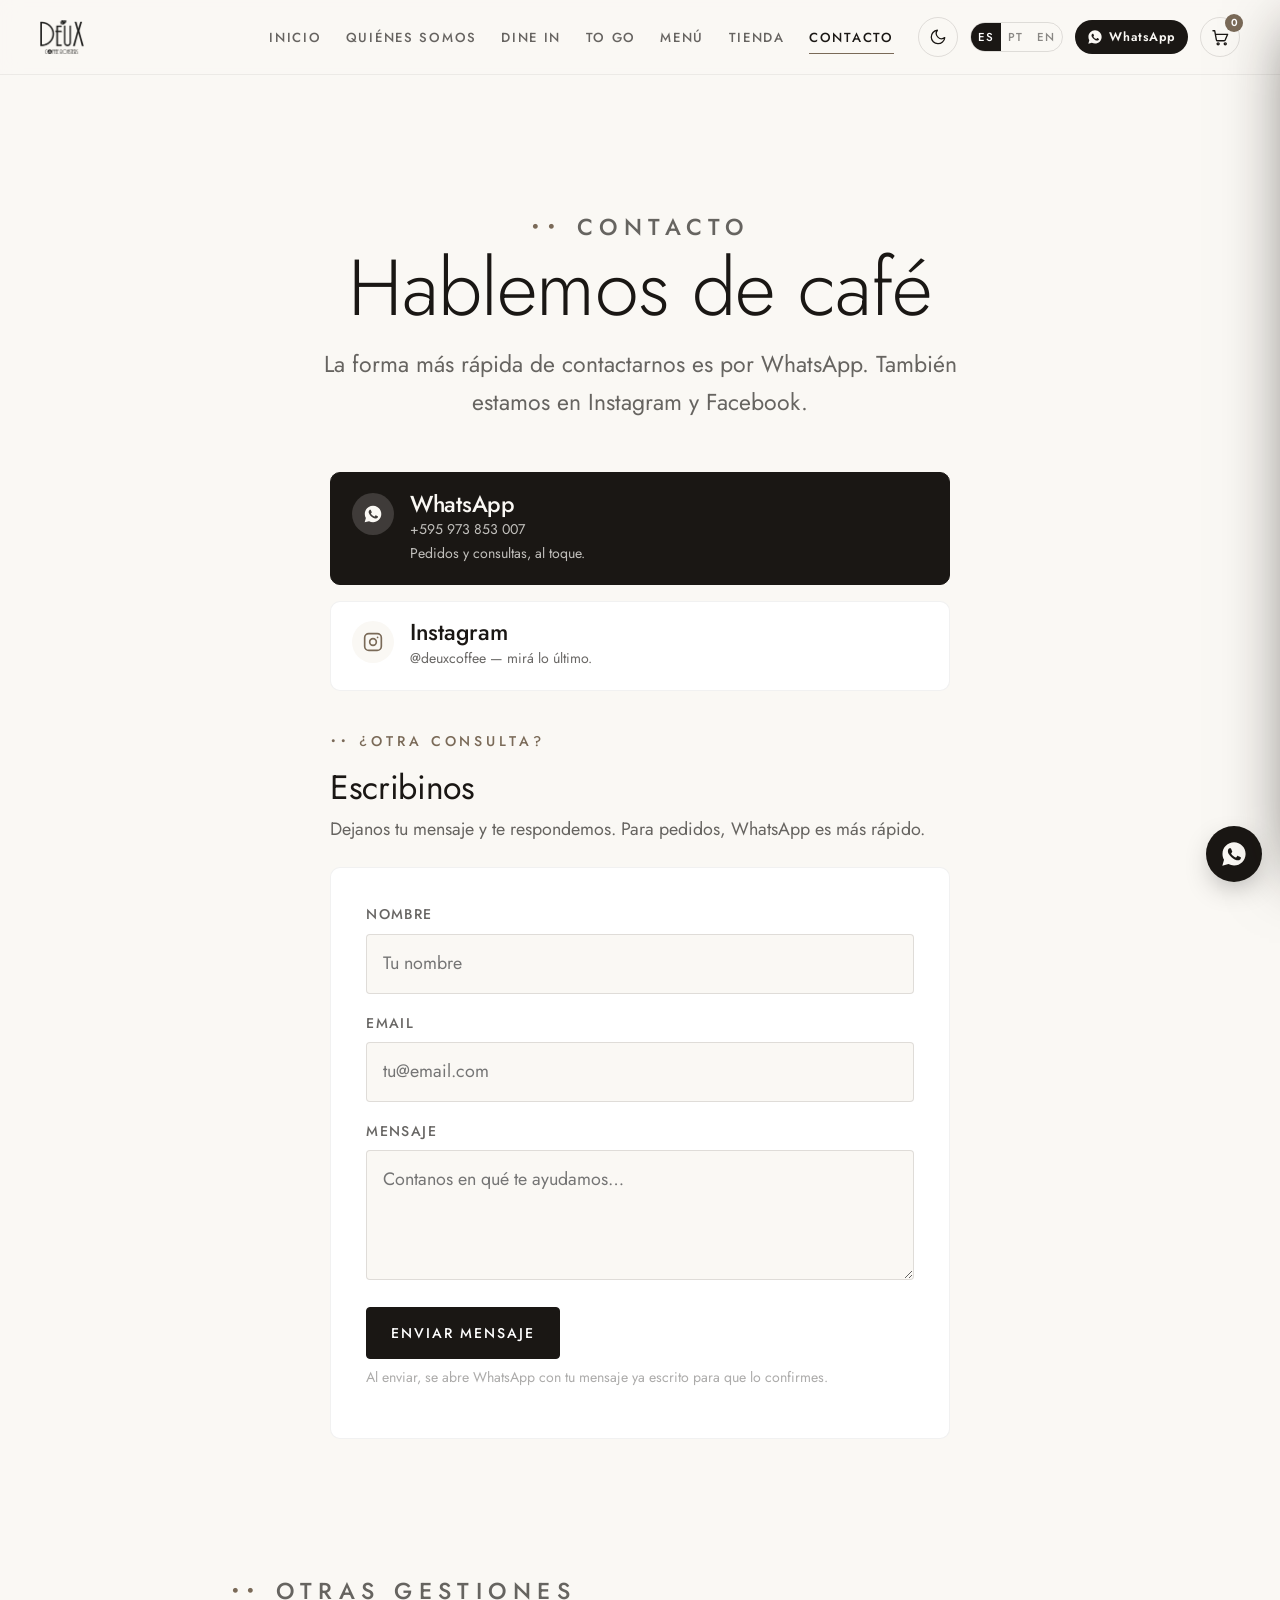
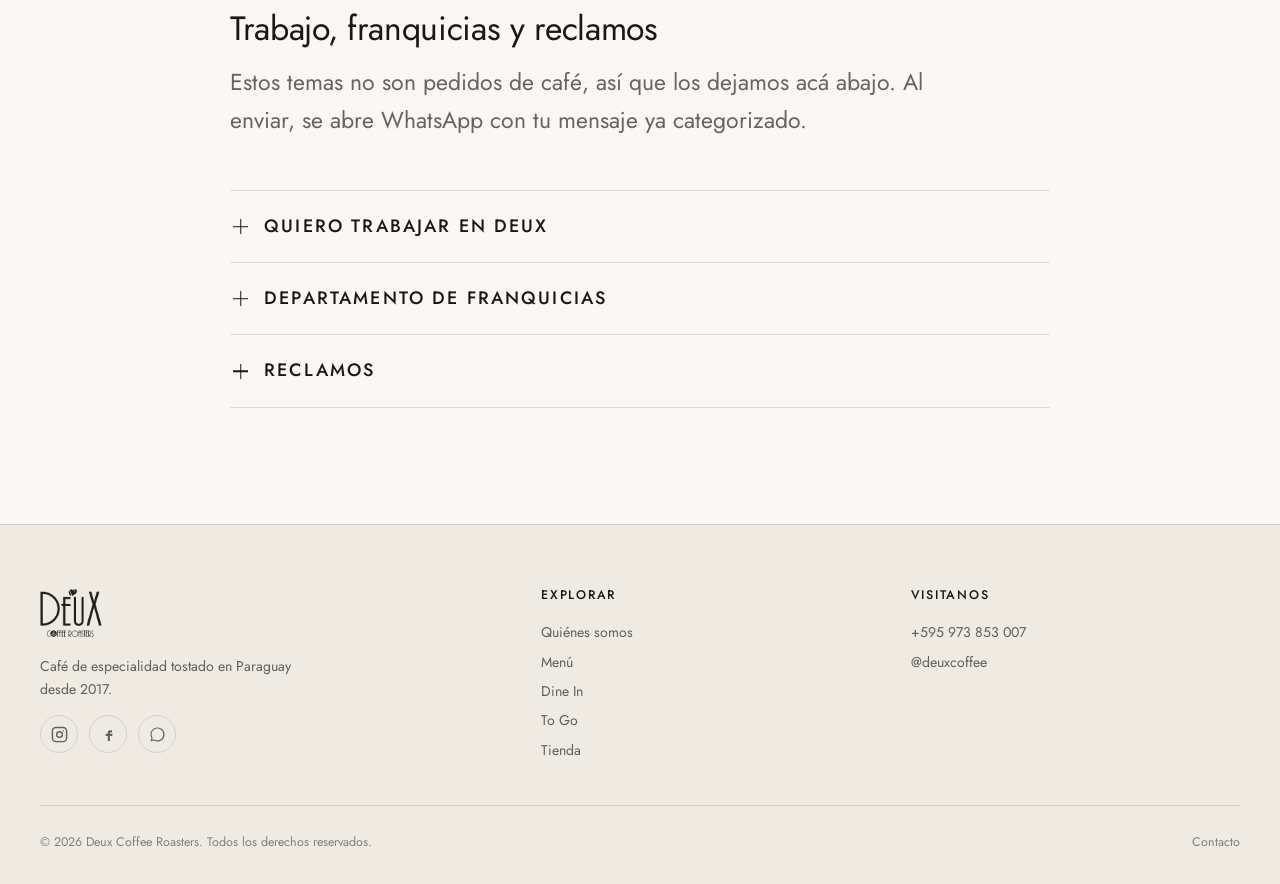
==== commit f6bf29fb: "Menú: Cold Brew Caramel agregado y Cold Brew duplicado fuera de Iced; footer sin "horario a confirma" ====
--- a/contacto.html
+++ b/contacto.html
@@ -189,7 +189,6 @@
           <h4 data-i18n="footer_visit">Visitanos</h4>
           <a href="https://wa.me/595973853007" target="_blank" rel="noopener">+595 973 853 007</a>
           <a href="https://www.instagram.com/deuxcoffee/" target="_blank" rel="noopener">@deuxcoffee</a>
-          <span data-i18n="footer_hours">Horario general a confirmar</span>
         </div>
       </div>
       <div class="footer-bottom">
--- a/assets/css/styles.css
+++ b/assets/css/styles.css
@@ -830,9 +830,9 @@
 .serving__btn.is-active { background: var(--ink); color: var(--paper); }
 .serving__btn:hover:not(.is-active) { color: var(--ink); }
 
-/* Imagen de producto (bolsa) en split: tarjeta redondeada con la bolsa entera, centrada */
-.split__media--product { background: radial-gradient(135% 125% at 50% 12%, #f6f4f0 0%, #e6e3dc 100%); border-radius: 22px; overflow: hidden; }
-.split__media--product img { object-fit: contain; aspect-ratio: 3/2; max-height: 400px; padding: 1.5rem; border-radius: 0; }
+/* Imagen de producto (bolsa) en split: la foto (con su fondo en gradiente) llena la tarjeta, sin recuadro interno */
+.split__media--product { border-radius: 22px; overflow: hidden; }
+.split__media--product img { object-fit: cover; aspect-ratio: 3/2; max-height: 400px; object-position: center 62%; }
 /* Taza / vaso (Dine In / To Go): cuadrado centrado, con el texto alineado debajo */
 .split__media--cup { max-width: 340px; margin-inline: auto; }
 .split__media--cup img { aspect-ratio: 1/1; object-fit: cover; width: 100%; display: block; background: #f4f2ee; }
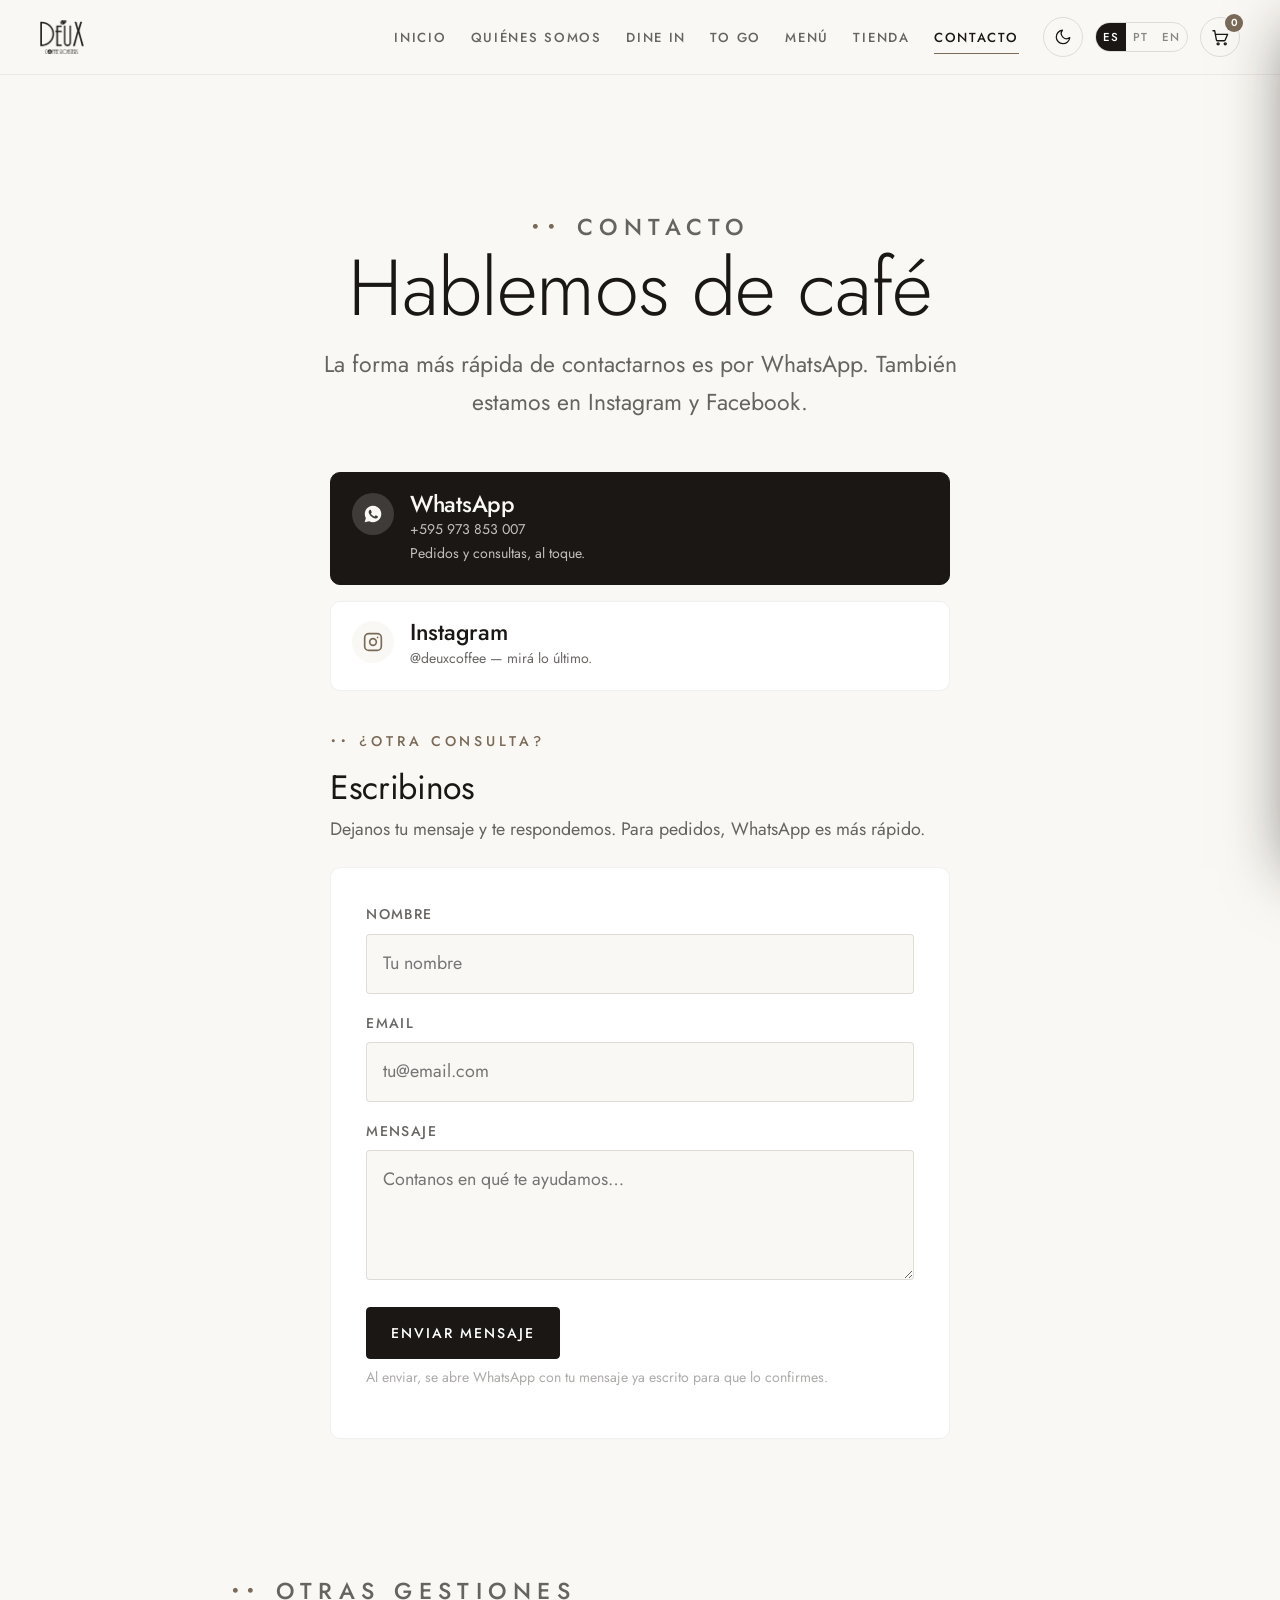
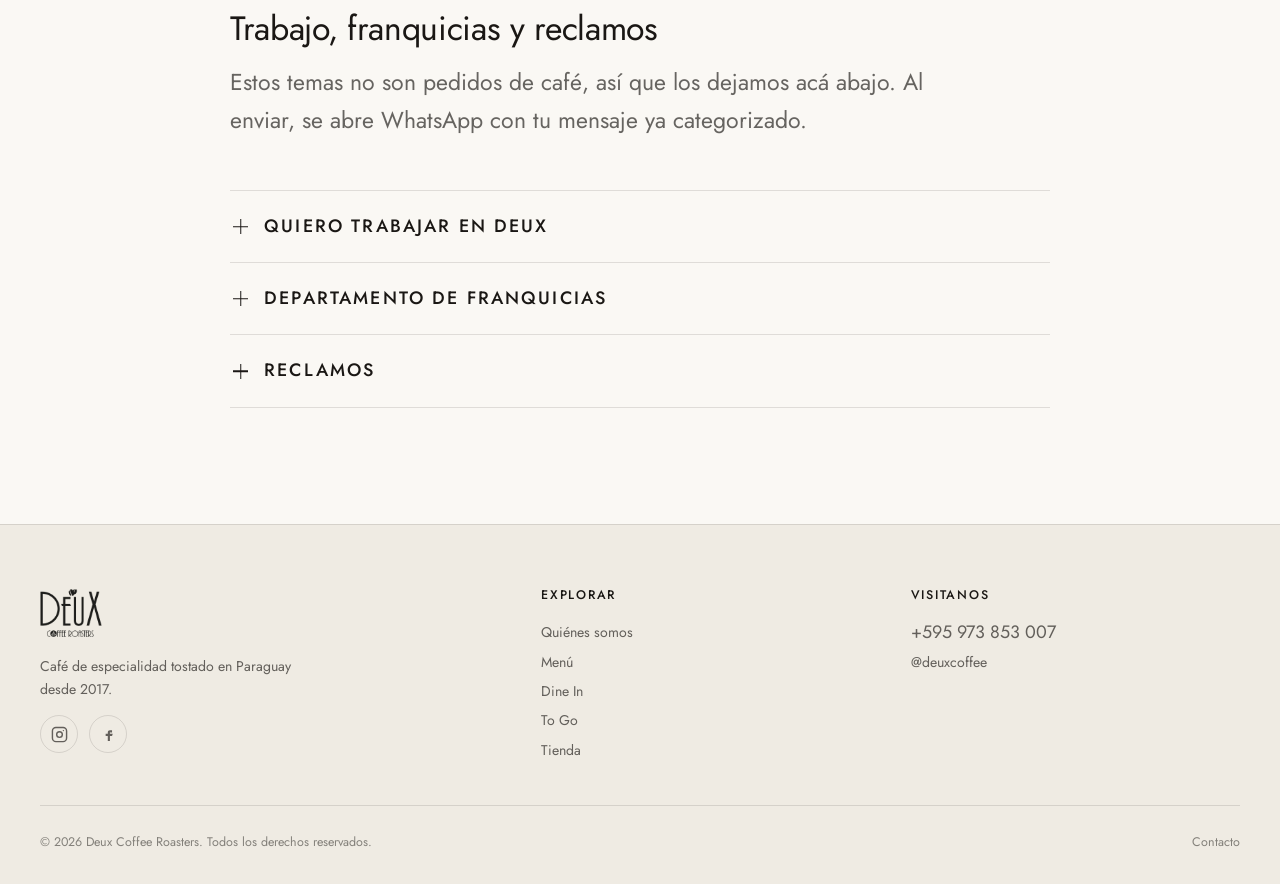
==== commit f5e447ec: "Menú: fotos corregidas + Cold Brew con toggle; sucursales a Instagram; se quita WhatsApp (salvo carr" ====
--- a/contacto.html
+++ b/contacto.html
@@ -36,10 +36,6 @@
           <button class="lang__btn" type="button" data-lang="pt" aria-pressed="false">PT</button>
           <button class="lang__btn" type="button" data-lang="en" aria-pressed="false">EN</button>
         </div>
-        <a class="wa-header" href="https://wa.me/595973853007" target="_blank" rel="noopener" aria-label="WhatsApp">
-          <svg viewBox="0 0 24 24" fill="currentColor" aria-hidden="true"><path d="M12.04 2C6.58 2 2.13 6.45 2.13 11.91c0 1.75.46 3.45 1.32 4.95L2 22l5.25-1.38c1.45.79 3.08 1.21 4.79 1.21 5.46 0 9.91-4.45 9.91-9.91C21.95 6.45 17.5 2 12.04 2zm5.8 14.03c-.24.68-1.42 1.31-1.95 1.35-.5.05-.98.24-3.3-.69-2.79-1.1-4.55-3.97-4.69-4.16-.14-.19-1.13-1.5-1.13-2.86s.71-2.03.97-2.31c.24-.26.53-.32.71-.32h.5c.16.01.38-.06.59.45.24.58.82 2 .89 2.14.07.14.12.31.02.5-.09.19-.14.31-.28.48-.14.17-.29.38-.42.5-.14.14-.28.29-.12.57.16.28.71 1.17 1.53 1.9 1.05.94 1.94 1.23 2.22 1.37.28.14.44.12.6-.07.16-.19.69-.8.87-1.08.18-.28.36-.23.61-.14.25.09 1.6.75 1.87.89.28.14.46.21.53.32.07.12.07.68-.17 1.35z"/></svg>
-          <span data-i18n="wa_label">WhatsApp</span>
-        </a>
       </div>
       <button class="nav-toggle" type="button" aria-label="Menú" aria-expanded="false" aria-controls="nav"><span></span></button>
     </div>
@@ -174,7 +170,6 @@
           <div class="footer-social">
             <a href="https://www.instagram.com/deuxcoffee/" target="_blank" rel="noopener" aria-label="Instagram"><svg viewBox="0 0 24 24" fill="none" stroke="currentColor" stroke-width="2" stroke-linecap="round" stroke-linejoin="round" aria-hidden="true"><rect x="2" y="2" width="20" height="20" rx="5"/><circle cx="12" cy="12" r="4"/><circle cx="17.5" cy="6.5" r="1" fill="currentColor" stroke="none"/></svg></a>
             <a href="https://www.facebook.com/DeuxcoffeePY/" target="_blank" rel="noopener" aria-label="Facebook"><svg viewBox="0 0 24 24" fill="currentColor" aria-hidden="true"><path d="M14 9h3V6h-3c-1.7 0-3 1.3-3 3v2H8v3h3v7h3v-7h3l1-3h-4V9c0-.6.4-1 1-1z"/></svg></a>
-            <a href="https://wa.me/595973853007" target="_blank" rel="noopener" aria-label="WhatsApp"><svg viewBox="0 0 24 24" fill="currentColor" aria-hidden="true"><path d="M12.04 2C6.58 2 2.13 6.45 2.13 11.91c0 1.75.46 3.45 1.32 4.95L2 22l5.25-1.38c1.45.79 3.08 1.21 4.79 1.21 5.46 0 9.91-4.45 9.91-9.91C21.95 6.45 17.5 2 12.04 2zm0 18.1c-1.53 0-3.03-.41-4.34-1.19l-.31-.18-3.12.82.83-3.04-.2-.32a8.16 8.16 0 0 1-1.25-4.35c0-4.54 3.7-8.23 8.24-8.23 4.54 0 8.23 3.69 8.23 8.23 0 4.54-3.69 8.24-8.23 8.24z"/></svg></a>
           </div>
         </div>
         <nav class="footer-col" aria-label="Explorar">
@@ -187,7 +182,7 @@
         </nav>
         <div class="footer-col">
           <h4 data-i18n="footer_visit">Visitanos</h4>
-          <a href="https://wa.me/595973853007" target="_blank" rel="noopener">+595 973 853 007</a>
+          <span>+595 973 853 007</span>
           <a href="https://www.instagram.com/deuxcoffee/" target="_blank" rel="noopener">@deuxcoffee</a>
         </div>
       </div>
@@ -197,10 +192,6 @@
       </div>
     </div>
   </footer>
-
-  <a class="wa-float" href="https://wa.me/595973853007" target="_blank" rel="noopener" aria-label="WhatsApp">
-    <svg viewBox="0 0 24 24" fill="currentColor" aria-hidden="true"><path d="M12.04 2C6.58 2 2.13 6.45 2.13 11.91c0 1.75.46 3.45 1.32 4.95L2 22l5.25-1.38c1.45.79 3.08 1.21 4.79 1.21 5.46 0 9.91-4.45 9.91-9.91C21.95 6.45 17.5 2 12.04 2zm5.8 14.03c-.24.68-1.42 1.31-1.95 1.35-.5.05-.98.24-3.3-.69-2.79-1.1-4.55-3.97-4.69-4.16-.14-.19-1.13-1.5-1.13-2.86s.71-2.03.97-2.31c.24-.26.53-.32.71-.32h.5c.16.01.38-.06.59.45.24.58.82 2 .89 2.14.07.14.12.31.02.5-.09.19-.14.31-.28.48-.14.17-.29.38-.42.5-.14.14-.28.29-.12.57.16.28.71 1.17 1.53 1.9 1.05.94 1.94 1.23 2.22 1.37.28.14.44.12.6-.07.16-.19.69-.8.87-1.08.18-.28.36-.23.61-.14.25.09 1.6.75 1.87.89.28.14.46.21.53.32.07.12.07.68-.17 1.35z"/></svg>
-  </a>
 
   <script src="assets/js/data.js"></script>
   <script src="assets/js/i18n.js"></script>
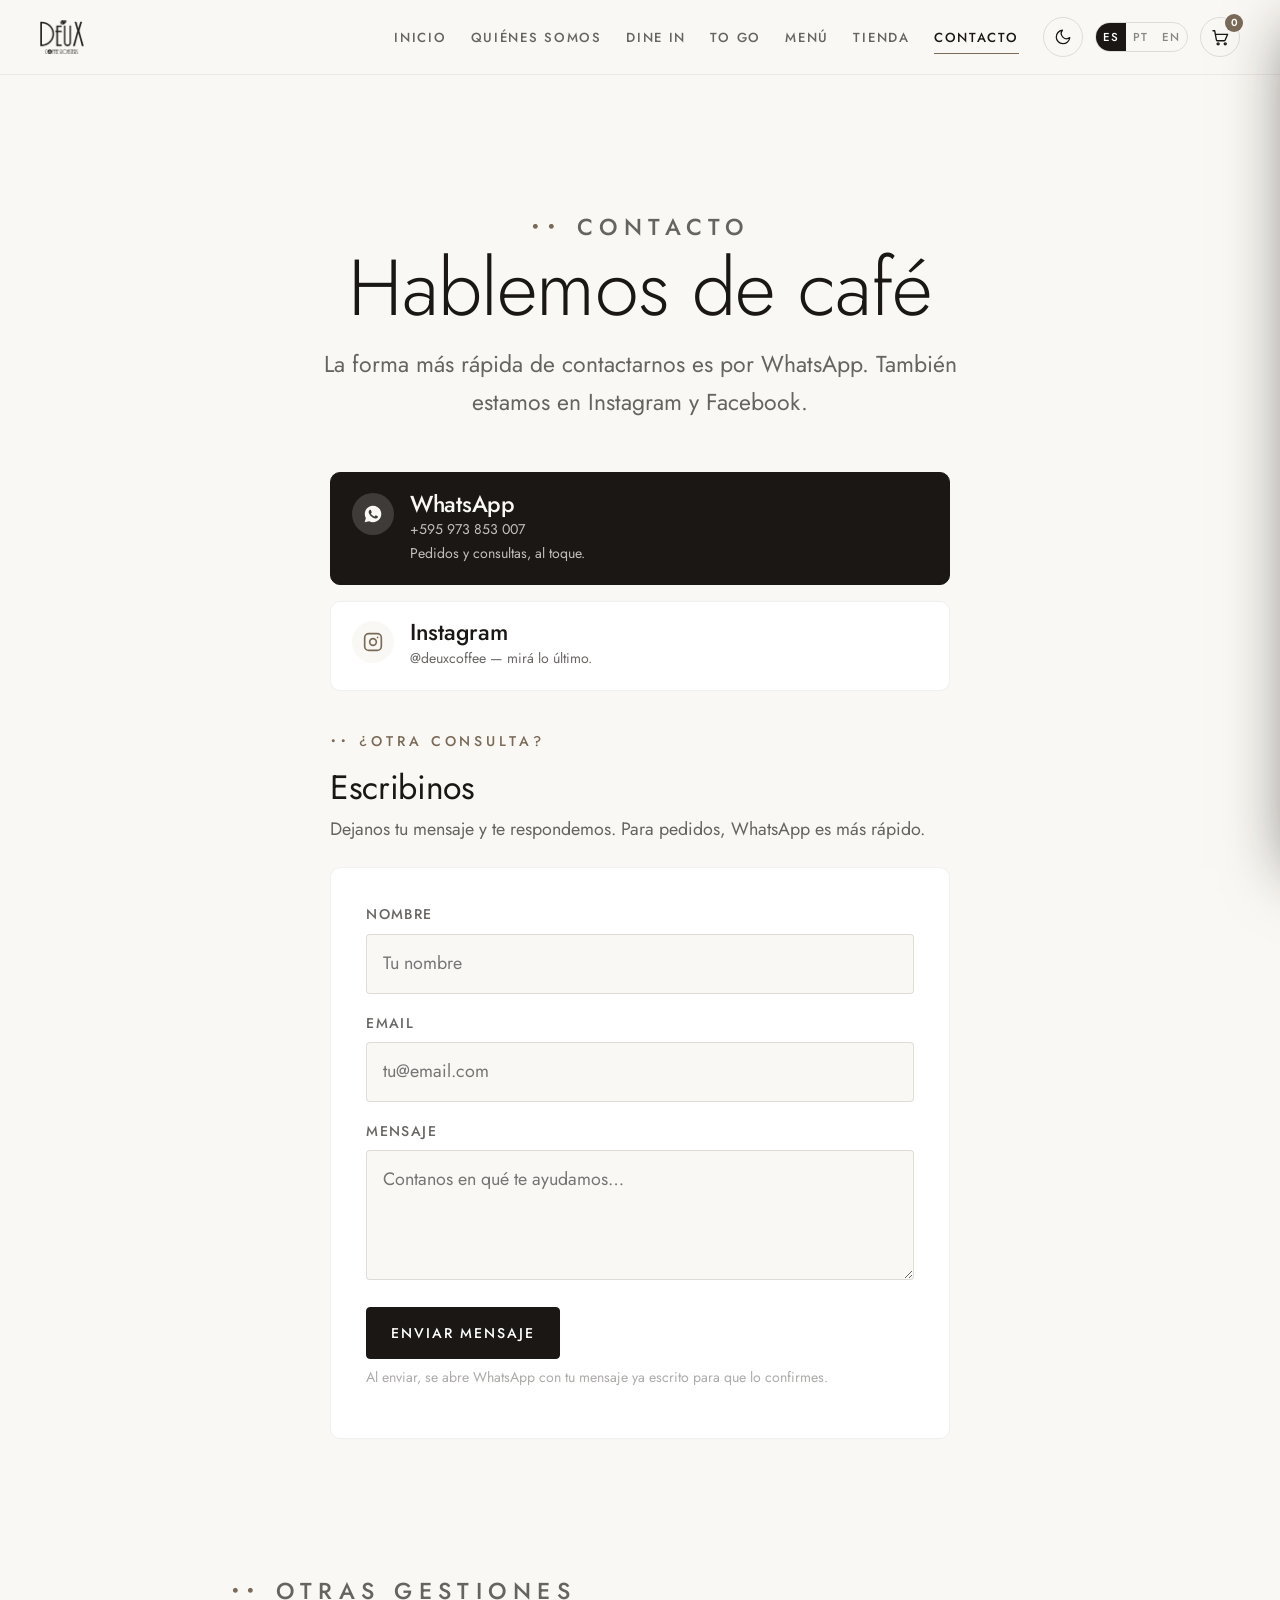
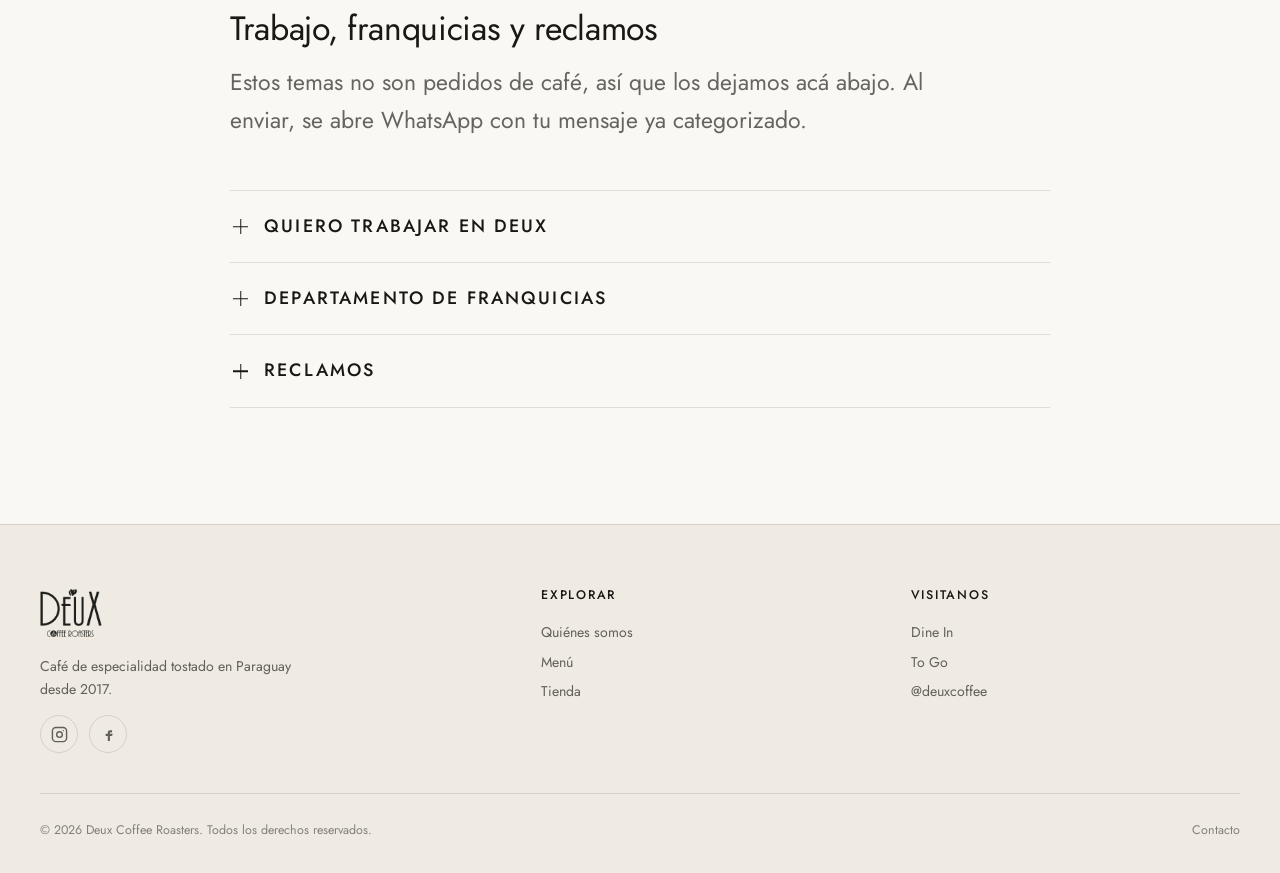
==== commit d231d645: "Footer: quitar número de teléfono y mover Dine In / To Go de "Explorar" a "Visitanos" - Se elimina l" ====
--- a/contacto.html
+++ b/contacto.html
@@ -176,13 +176,12 @@
           <h4 data-i18n="footer_explore">Explorar</h4>
           <a href="quienes-somos.html" data-i18n="nav_about">Quiénes somos</a>
           <a href="menu.html" data-i18n="nav_menu">Menú</a>
-          <a href="dine-in.html" data-i18n="nav_dinein">Dine In</a>
-          <a href="to-go.html" data-i18n="nav_togo">To Go</a>
           <a href="tienda.html" data-i18n="nav_store">Tienda</a>
         </nav>
         <div class="footer-col">
           <h4 data-i18n="footer_visit">Visitanos</h4>
-          <span>+595 973 853 007</span>
+          <a href="dine-in.html" data-i18n="nav_dinein">Dine In</a>
+          <a href="to-go.html" data-i18n="nav_togo">To Go</a>
           <a href="https://www.instagram.com/deuxcoffee/" target="_blank" rel="noopener">@deuxcoffee</a>
         </div>
       </div>
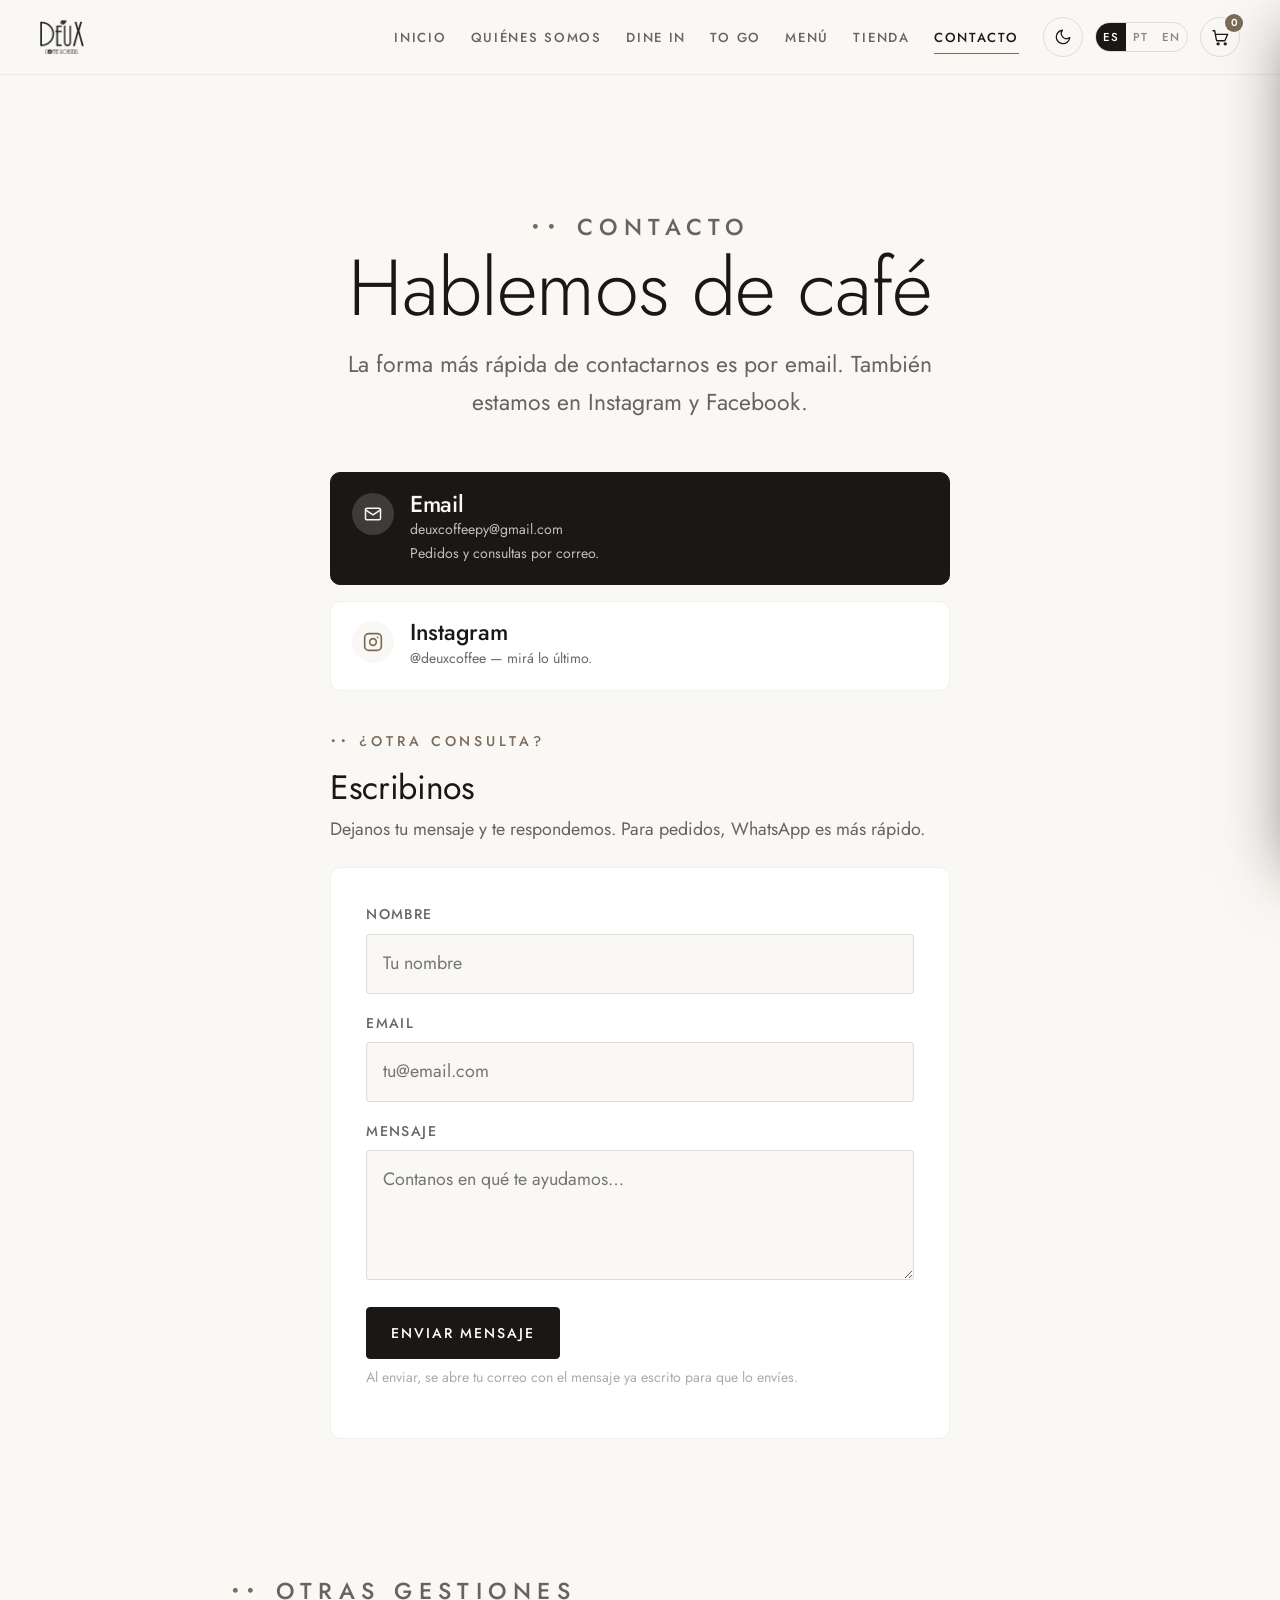
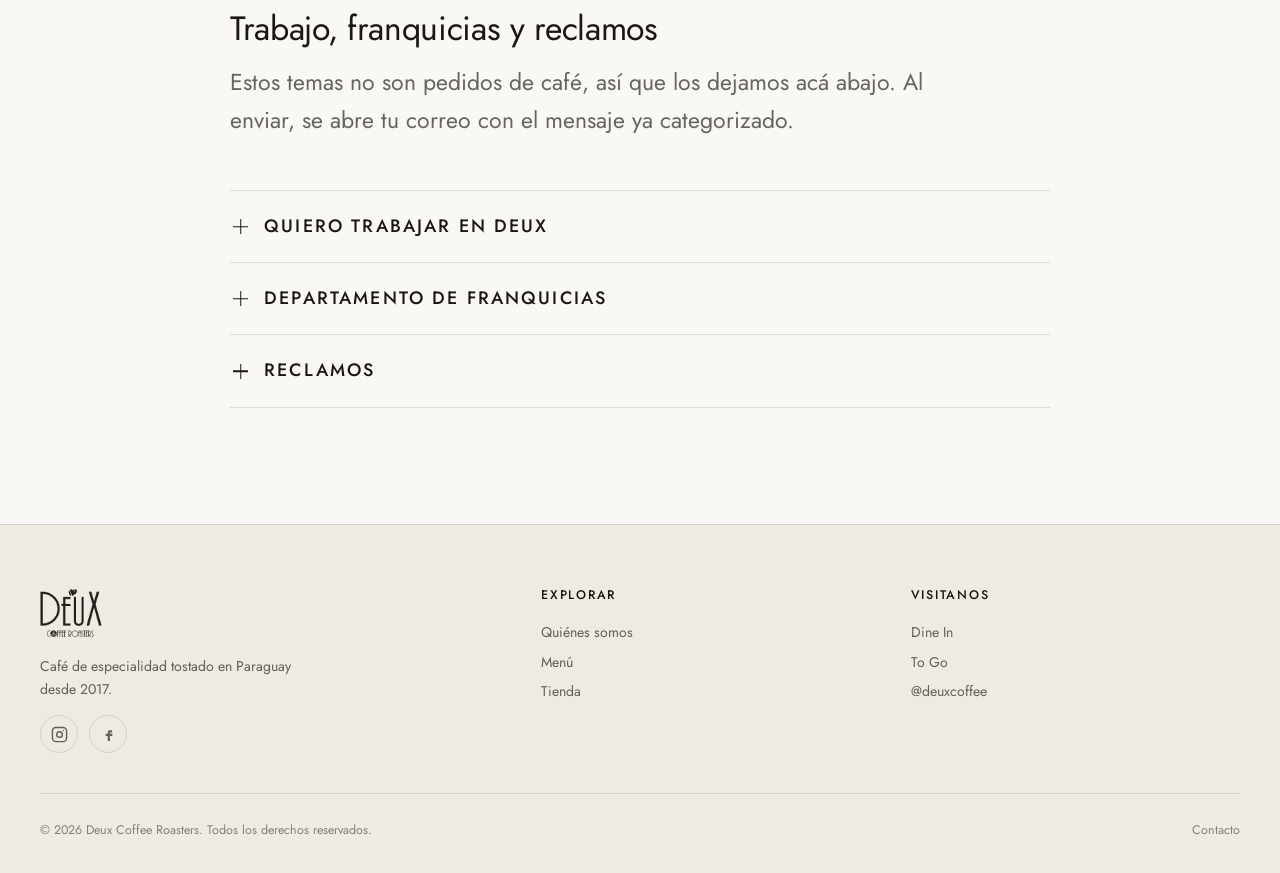
==== commit 650ffac2: "Contacto: formularios y tarjeta pasan a email (deuxcoffeepy@gmail.com), sin WhatsApp - Formulario de" ====
--- a/contacto.html
+++ b/contacto.html
@@ -52,9 +52,9 @@
 
         <div class="contact-grid">
           <div class="contact-methods reveal">
-            <a class="contact-card contact-card--wa" href="https://wa.me/595973853007" target="_blank" rel="noopener">
-              <span class="contact-card__ic"><svg viewBox="0 0 24 24" fill="currentColor" aria-hidden="true"><path d="M12.04 2C6.58 2 2.13 6.45 2.13 11.91c0 1.75.46 3.45 1.32 4.95L2 22l5.25-1.38c1.45.79 3.08 1.21 4.79 1.21 5.46 0 9.91-4.45 9.91-9.91C21.95 6.45 17.5 2 12.04 2zm5.8 14.03c-.24.68-1.42 1.31-1.95 1.35-.5.05-.98.24-3.3-.69-2.79-1.1-4.55-3.97-4.69-4.16-.14-.19-1.13-1.5-1.13-2.86s.71-2.03.97-2.31c.24-.26.53-.32.71-.32h.5c.16.01.38-.06.59.45.24.58.82 2 .89 2.14.07.14.12.31.02.5-.09.19-.14.31-.28.48-.14.17-.29.38-.42.5-.14.14-.28.29-.12.57.16.28.71 1.17 1.53 1.9 1.05.94 1.94 1.23 2.22 1.37.28.14.44.12.6-.07.16-.19.69-.8.87-1.08.18-.28.36-.23.61-.14.25.09 1.6.75 1.87.89.28.14.46.21.53.32.07.12.07.68-.17 1.35z"/></svg></span>
-              <div><h3 data-i18n="contact_wa_title">WhatsApp</h3><p data-i18n="contact_wa_value">+595 973 853 007</p><p data-i18n="contact_wa_p">Pedidos y consultas, al toque.</p></div>
+            <a class="contact-card contact-card--wa" href="mailto:deuxcoffeepy@gmail.com">
+              <span class="contact-card__ic"><svg viewBox="0 0 24 24" fill="none" stroke="currentColor" stroke-width="1.8" stroke-linecap="round" stroke-linejoin="round" aria-hidden="true"><rect x="3" y="5" width="18" height="14" rx="2"/><path d="m3 7 9 6 9-6"/></svg></span>
+              <div><h3 data-i18n="contact_email_title">Email</h3><p data-i18n="contact_email_value">deuxcoffeepy@gmail.com</p><p data-i18n="contact_email_p">Pedidos y consultas por correo.</p></div>
             </a>
             <a class="contact-card" href="https://www.instagram.com/deuxcoffee/" target="_blank" rel="noopener">
               <span class="contact-card__ic"><svg viewBox="0 0 24 24" fill="none" stroke="currentColor" stroke-width="2" stroke-linecap="round" stroke-linejoin="round" aria-hidden="true"><rect x="2" y="2" width="20" height="20" rx="5"/><circle cx="12" cy="12" r="4"/><circle cx="17.5" cy="6.5" r="1" fill="currentColor" stroke="none"/></svg></span>
